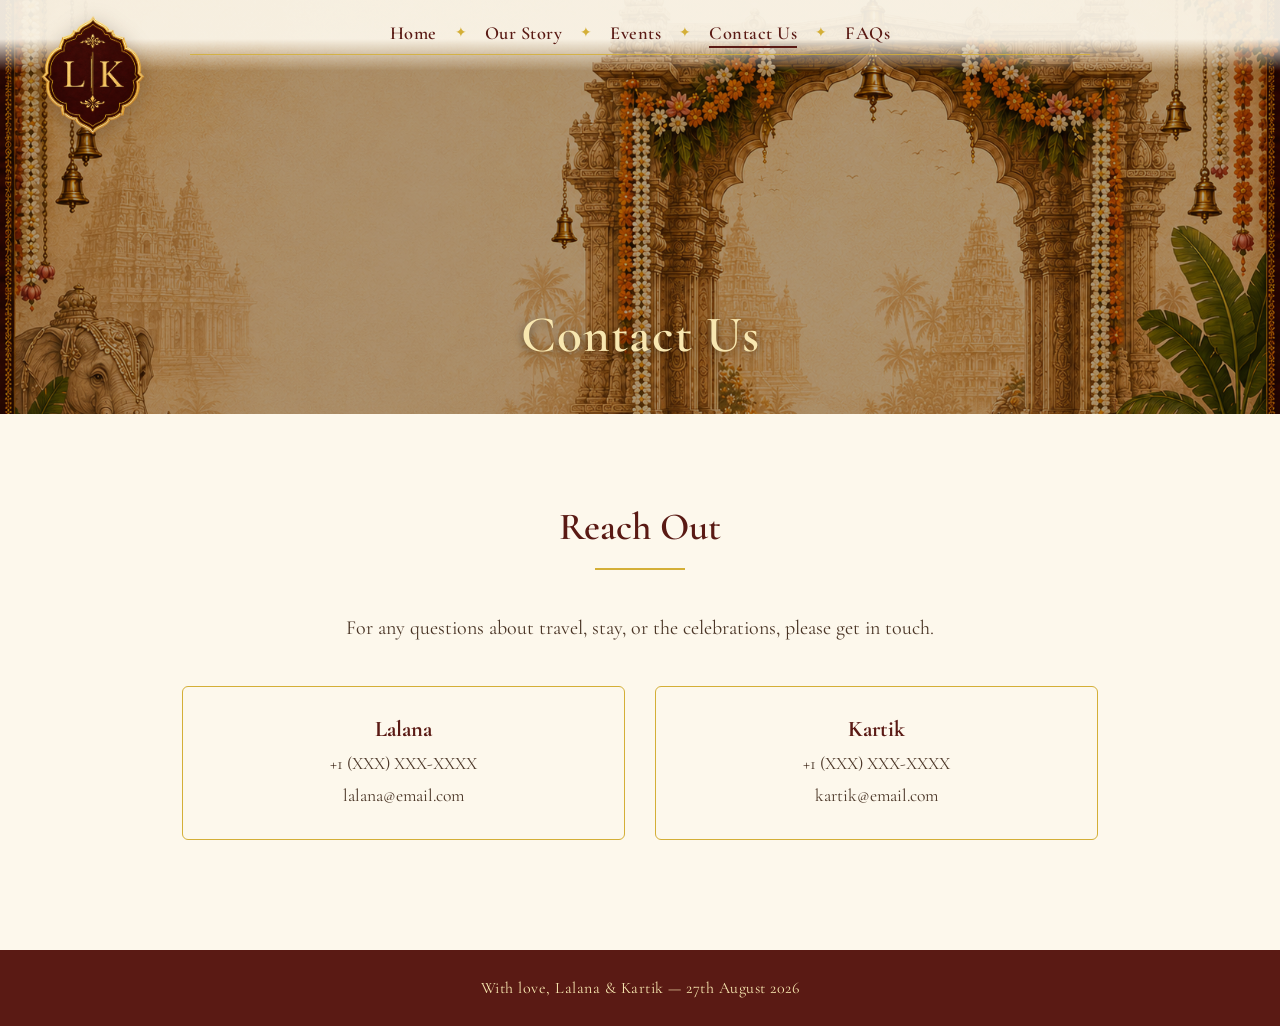
==== contact.html @ 05228c58 "Add files via upload" ====
<!DOCTYPE html>
<html lang="en">
<head>
  <meta charset="UTF-8"/>
  <meta name="viewport" content="width=device-width, initial-scale=1.0"/>
  <title>Contact Us | Lalana & Kartik</title>
  <link rel="preconnect" href="https://fonts.googleapis.com">
  <link rel="preconnect" href="https://fonts.gstatic.com" crossorigin>
  <link href="https://fonts.googleapis.com/css2?family=Cormorant+Garamond:wght@400;500;600;700&family=Cinzel+Decorative:wght@400;700&display=swap" rel="stylesheet">
  <link rel="stylesheet" href="styles.css"/>
</head>
<body>

<div class="site">

  <header class="site-nav">
    <div class="brand-monogram"><img src="emblem.png" alt="L K monogram"></div>
    <nav>
      <ul class="nav-links" id="navLinks">
        <li><a href="index.html#main">Home</a></li>
        <li class="sep">&#10022;</li>
        <li><a href="our-story.html">Our Story</a></li>
        <li class="sep">&#10022;</li>
        <li><a href="events.html">Events</a></li>
        <li class="sep">&#10022;</li>
        <li><a href="contact.html" class="active">Contact Us</a></li>
        <li class="sep">&#10022;</li>
        <li><a href="faqs.html">FAQs</a></li>
      </ul>
    </nav>
    <button class="nav-toggle" id="navToggle" aria-label="Toggle menu">
      <span></span><span></span><span></span>
    </button>
    <span class="nav-rule"></span>
  </header>

  <section class="page-hero subpage">
    <div class="subpage-title"><h1>Contact Us</h1></div>
  </section>

  <main class="content">
    <h2>Reach Out</h2>
    <div class="divider"></div>
    <p>For any questions about travel, stay, or the celebrations, please get in touch.</p>

    <div class="contact-grid">
      <div class="contact-card">
        <h3>Lalana</h3>
        <p>+1 (XXX) XXX-XXXX<br>lalana@email.com</p>
      </div>
      <div class="contact-card">
        <h3>Kartik</h3>
        <p>+1 (XXX) XXX-XXXX<br>kartik@email.com</p>
      </div>
    </div>
  </main>

  <footer class="site-footer">
    With love, Lalana &amp; Kartik &mdash; 27th August 2026
  </footer>
</div>

<script src="script.js"></script>
</body>
</html>
---- styles.css ----
* {
  margin: 0;
  padding: 0;
  box-sizing: border-box;
}

:root {
  --gold: #d4af37;
  --gold-light: #f4d06f;
  --gold-pale: #f8e7b0;
  --maroon: #5a1a14;
  --cream: #fdf8ec;
  --ink: #2a1810;
  --bronze: #9c5a1a;
}

html {
  scroll-behavior: smooth;
}

body {
  background: #000;
  font-family: 'Cormorant Garamond', serif;
  color: var(--ink);
}

a { text-decoration: none; color: inherit; }
ul { list-style: none; }

/* =========================================================
   SPLASH SCREEN
========================================================= */
.splash {
  position: fixed;
  inset: 0;
  z-index: 100;
  width: 100%;
  height: 100vh;
  overflow: hidden;
  transition: opacity 0.7s ease, visibility 0.7s ease;
}

.splash.hidden {
  opacity: 0;
  visibility: hidden;
  pointer-events: none;
}

/* Instantly hidden (no fade) when arriving via the Home nav link */
html.skip-splash .splash {
  display: none;
}

.bg-video {
  position: absolute;
  top: 50%;
  left: 50%;
  min-width: 100%;
  min-height: 100%;
  width: auto;
  height: auto;
  transform: translate(-50%, -50%);
  object-fit: cover;
}

.overlay {
  position: absolute;
  inset: 0;
  background: rgba(12, 7, 2, 0.42);
}

.splash-content {
  position: relative;
  width: 100%;
  height: 100%;
  z-index: 5;
  animation: fadeIn 1.8s ease;
}

@keyframes fadeIn {
  from { opacity: 0; transform: translateY(12px); }
  to { opacity: 1; transform: translateY(0); }
}

.mantra-wrapper {
  position: absolute;
  top: 4%;
  left: 50%;
  transform: translateX(-50%);
  z-index: 10;
}

.mantra-img { width: 160px; display: block; }

.royal-image-btn {
  position: absolute;
  bottom: 8%;
  left: 50%;
  transform: translateX(-50%);
  border: none;
  background: transparent;
  cursor: pointer;
  display: flex;
  justify-content: center;
  align-items: center;
  animation: pulseGlow 3s infinite;
}

.button-frame-img { width: 480px; display: block; }

.button-text {
  position: absolute;
  top: 46%;
  left: 50%;
  transform: translate(-50%, -50%);
  color: var(--gold-pale);
  font-size: 1.8rem;
  font-weight: 700;
  letter-spacing: 1px;
  white-space: nowrap;
}

.royal-image-btn:hover {
  transform: translateX(-50%) scale(1.03);
  filter: drop-shadow(0 0 18px rgba(244, 208, 111, 0.5));
}

@keyframes pulseGlow {
  0%, 100% { filter: drop-shadow(0 0 0 rgba(244,208,111,0)); }
  50% { filter: drop-shadow(0 0 16px rgba(244,208,111,0.35)); }
}

.sound-prompt {
  position: absolute;
  bottom: 24px;
  right: 24px;
  z-index: 20;
  background: rgba(90, 26, 20, 0.85);
  border: 1px solid var(--gold);
  color: var(--gold-pale);
  padding: 10px 18px;
  border-radius: 30px;
  font-size: 1rem;
  letter-spacing: 0.5px;
  cursor: pointer;
  transition: opacity 0.3s ease;
}

/* =========================================================
   WELCOME / MAIN SITE
========================================================= */
.site {
  width: 100%;
  background: var(--cream);
}

/* NAV */
.site-nav {
  position: fixed;
  top: 0;
  left: 0;
  right: 0;
  z-index: 50;
  display: flex;
  flex-direction: column;
  align-items: center;
  padding: 22px 36px 16px;
  background: linear-gradient(to bottom, rgba(253,248,236,0.92) 55%, rgba(253,248,236,0));
}

.brand-monogram {
  position: absolute;
  top: 10px;
  left: 28px;
  width: 130px;
  height: 130px;
  z-index: 51;
  display: block;
}

.brand-monogram img {
  width: 100%;
  height: 100%;
  object-fit: contain;
  display: block;
  filter: drop-shadow(0 4px 10px rgba(40,18,10,0.25));
}

.nav-links {
  display: flex;
  align-items: center;
  gap: 18px;
}

.nav-links a {
  color: var(--maroon);
  font-size: 1.15rem;
  letter-spacing: 0.5px;
  font-weight: 600;
  position: relative;
  padding-bottom: 4px;
  transition: color 0.25s ease;
}

.nav-links .sep {
  color: var(--gold);
  font-size: 0.85rem;
  transform: translateY(-1px);
}

.nav-links a::after {
  content: "";
  position: absolute;
  left: 0; right: 0; bottom: 0;
  height: 2px;
  background: var(--maroon);
  transform: scaleX(0);
  transform-origin: center;
  transition: transform 0.3s ease;
}

.nav-links a:hover::after,
.nav-links a.active::after {
  transform: scaleX(1);
}

.nav-links a.active { color: var(--maroon); }

.nav-rule {
  position: relative;
  display: block;
  width: 100%;
  max-width: 900px;
  margin: 10px auto 0;
  height: 1px;
  background: var(--gold);
  opacity: 0.85;
}

.nav-rule img {
  position: absolute;
  top: 50%;
  left: 50%;
  transform: translate(-50%, -50%);
  width: 34px;
  height: 34px;
  display: block;
}

.nav-toggle {
  display: none;
  flex-direction: column;
  gap: 5px;
  background: none;
  border: none;
  cursor: pointer;
  z-index: 60;
  position: absolute;
  top: 32px;
  right: 24px;
}

.nav-toggle span {
  width: 28px;
  height: 2px;
  background: var(--maroon);
  display: block;
}

/* HERO / WELCOME BANNER — built from real, responsive HTML (no baked-in text) */
.welcome-hero {
  position: relative;
  width: 100%;
  height: 100vh;
  min-height: 680px;
  background-image: url('arch_background.png');
  background-size: cover;
  background-position: center center;
  padding: 142px 0 20px;
  display: flex;
  align-items: center;
  overflow: hidden;
}

.welcome-hero-inner {
  position: relative;
  max-width: 1320px;
  width: 100%;
  margin: 0 auto;
  height: 100%;
  display: flex;
  align-items: center;
}

.welcome-text {
  position: relative;
  max-width: 460px;
  padding-left: 16%;
  color: var(--maroon);
  text-align: center;
}

.welcome-text .eyebrow {
  display: none;
}

.welcome-text h1 {
  font-size: 2.7rem;
  font-weight: 600;
  line-height: 1.05;
  text-align: center;
}

.welcome-text h1 small {
  display: block;
  font-size: 1.05rem;
  letter-spacing: 2px;
  font-weight: 500;
  margin-top: 4px;
  color: var(--ink);
  text-align: center;
}

/* ORNAMENTAL DIVIDERS (image-based) */
.ornament {
  display: flex;
  align-items: center;
  justify-content: center;
  margin: 4px 0;
}

.ornament img {
  display: block;
  height: auto;
}

.ornament.cap img { width: 150px; }
.ornament.sub img { width: 160px; }
.ornament.mid img { width: 190px; }
.ornament.pre-name img { width: 140px; }
.ornament.post-name img { width: 160px; }
.ornament.post-date img { width: 130px; }

.welcome-text .blessing {
  margin: 0 0 2px;
  font-family: 'Cormorant Garamond', serif;
  font-size: 1.05rem;
  line-height: 1.38;
  color: #3b160d;
  text-align: center;
}

.welcome-names {
  font-size: 1.9rem;
  font-weight: 600;
  margin-top: 4px;
  color: var(--maroon);
  text-align: center;
}

.welcome-date {
  margin-top: 4px;
  font-family: 'Cinzel Decorative', serif;
  font-size: 1.3rem;
  font-weight: 700;
  letter-spacing: 1.5px;
  color: #4a160f;
  text-transform: uppercase;
  text-align: center;
}

.welcome-image {
  position: absolute;
  left: 70%;
  bottom: 0;
  transform: translateX(-50%);
  display: flex;
  justify-content: center;
}

.welcome-image img {
  width: auto;
  height: 58vh;
  max-height: 420px;
  max-width: 230px;
  display: block;
  object-fit: contain;
  filter: drop-shadow(0 12px 18px rgba(40, 18, 10, 0.3));
}

/* SUBPAGE HERO (Our Story / Events / Contact / FAQs) */
.page-hero {
  position: relative;
  width: 100%;
  min-height: 100vh;
  background-image: url('arch_background.png');
  background-size: cover;
  background-position: center top;
  display: flex;
  align-items: flex-end;
}

.page-hero.subpage {
  min-height: 46vh;
  background-position: center 30%;
}

.page-hero.subpage::after {
  content: "";
  position: absolute;
  inset: 0;
  background: rgba(20, 8, 5, 0.35);
}

.subpage-title {
  position: relative;
  z-index: 2;
  width: 100%;
  text-align: center;
  padding-bottom: 48px;
  color: var(--gold-pale);
}

.subpage-title h1 {
  font-size: 3.2rem;
  font-weight: 600;
  letter-spacing: 1px;
  text-shadow: 0 2px 10px rgba(0,0,0,0.5);
}

.subpage-script {
  font-family: 'Great Vibes', cursive;
  font-size: 1.9rem;
  color: var(--gold-light);
  margin-top: 6px;
  text-shadow: 0 2px 10px rgba(0,0,0,0.5);
}

/* CONTENT SECTIONS */
.content {
  max-width: 980px;
  margin: 0 auto;
  padding: 90px 32px 110px;
}

.content h2 {
  font-size: 2.4rem;
  color: var(--maroon);
  text-align: center;
  margin-bottom: 8px;
  font-weight: 600;
}

.divider {
  width: 90px;
  height: 2px;
  background: var(--gold);
  margin: 18px auto 40px;
}

.content p {
  font-size: 1.25rem;
  line-height: 1.8;
  text-align: center;
  color: #4a3526;
  max-width: 720px;
  margin: 0 auto 28px;
}

/* EVENTS — BAPU STYLE, THREE CHAPTERS */
.events-hero .subpage-telugu {
  font-family: 'Noto Serif Telugu', serif;
  font-size: 1.8rem;
  color: var(--gold-light);
  margin-top: 8px;
  text-shadow: 0 2px 10px rgba(0,0,0,0.5);
}

.events-page {
  max-width: 1180px;
  margin: 0 auto;
  padding: 70px 32px 110px;
  background: var(--cream);
}

.events-intro {
  text-align: center;
  font-size: 1.22rem;
  line-height: 1.75;
  color: #4a3526;
  max-width: 680px;
  margin: 0 auto 64px;
}

.event-chapter {
  margin-bottom: 86px;
}

.event-chapter:last-child {
  margin-bottom: 20px;
}

.chapter-heading {
  text-align: center;
  margin-bottom: 38px;
}

.chapter-telugu {
  font-family: 'Noto Serif Telugu', serif;
  font-weight: 600;
  font-size: 1.5rem;
  color: var(--bronze);
  margin-bottom: 2px;
}

.chapter-heading h2 {
  font-size: clamp(1.9rem, 3vw, 2.6rem);
  font-weight: 600;
  color: var(--maroon);
}

.chapter-groom .chapter-telugu { color: #8a6314; }
.chapter-combined .chapter-telugu { color: var(--maroon); }

.chapter-rule {
  display: flex;
  justify-content: center;
  margin-top: 12px;
}

.chapter-rule img {
  width: 170px;
  height: auto;
}

.event-cards {
  display: grid;
  grid-template-columns: repeat(3, 1fr);
  gap: 32px;
}

.event-card-v2 {
  background: #fffaf0;
  border: 1px solid rgba(212, 175, 55, 0.35);
  border-radius: 20px;
  overflow: hidden;
  box-shadow: 0 16px 36px rgba(56, 18, 9, 0.1);
  display: flex;
  flex-direction: column;
}

.event-card-v2.featured {
  border: 1px solid rgba(212, 175, 55, 0.7);
  box-shadow: 0 20px 46px rgba(56, 18, 9, 0.18);
}

.event-art {
  width: 100%;
  aspect-ratio: 4 / 5;
  background: #f3ead4;
  border-bottom: 1px solid rgba(212, 175, 55, 0.35);
}

.event-art img {
  width: 100%;
  height: 100%;
  object-fit: cover;
  display: block;
}

.event-info {
  padding: 22px 24px 26px;
  flex: 1;
  display: flex;
  flex-direction: column;
}

.event-card-v2.no-art .event-info {
  padding-top: 30px;
  text-align: center;
}

.event-telugu {
  font-family: 'Noto Serif Telugu', serif;
  font-weight: 600;
  font-size: 1.15rem;
  color: var(--bronze);
  margin-bottom: 2px;
}

.event-card-v2 h3 {
  font-size: 1.7rem;
  font-weight: 600;
  color: var(--maroon);
  margin-bottom: 6px;
}

.event-meta {
  font-size: 0.92rem;
  letter-spacing: 0.4px;
  color: var(--gold);
  margin-bottom: 12px;
}

.event-desc {
  font-size: 1.02rem;
  line-height: 1.6;
  color: #4a3526;
  margin-bottom: 16px;
  flex: 1;
}

.map-link {
  display: inline-flex;
  align-items: center;
  gap: 6px;
  align-self: flex-start;
  font-family: 'Cinzel', serif;
  font-size: 0.8rem;
  letter-spacing: 0.08em;
  text-transform: uppercase;
  color: var(--maroon);
  border: 1px solid var(--gold);
  border-radius: 999px;
  padding: 7px 14px;
  transition: background 0.25s ease, color 0.25s ease;
}

.event-card-v2.no-art .map-link {
  align-self: center;
}

.map-link:hover {
  background: var(--maroon);
  color: var(--gold-pale);
}

/* FAQ */
.faq-item {
  border-bottom: 1px solid #e3d6b8;
  padding: 22px 0;
}

.faq-item h3 {
  color: var(--maroon);
  font-size: 1.3rem;
  margin-bottom: 8px;
}

.faq-item p {
  text-align: left;
  margin: 0;
  font-size: 1.1rem;
}

/* CONTACT */
.contact-grid {
  display: grid;
  grid-template-columns: 1fr 1fr;
  gap: 30px;
  margin-top: 40px;
}

.contact-card {
  text-align: center;
  padding: 28px;
  border: 1px solid var(--gold);
  border-radius: 6px;
}

.contact-card h3 { color: var(--maroon); margin-bottom: 6px; font-size: 1.4rem; }
.contact-card p { margin: 0; font-size: 1.1rem; }

/* =========================================================
   OUR STORY PAGE
========================================================= */
.story {
  background: var(--cream);
  background-image:
    linear-gradient(rgba(253, 248, 236, 0.94), rgba(253, 248, 236, 0.97)),
    url('arch_background.png');
  background-size: cover;
  background-position: center top;
  background-attachment: fixed;
  padding-top: 140px;
  overflow: hidden;
}

.story-block {
  width: min(1180px, calc(100% - 48px));
  margin: 0 auto;
  padding: 56px 0;
}

.story-grid {
  display: grid;
  grid-template-columns: minmax(280px, 460px) minmax(320px, 1fr);
  gap: clamp(32px, 5vw, 76px);
  align-items: center;
}

.story-block.split {
  display: grid;
  grid-template-columns: minmax(300px, 1fr) minmax(320px, 460px);
  gap: clamp(32px, 5vw, 76px);
  align-items: center;
}

.story-block.split.reverse {
  grid-template-columns: minmax(320px, 460px) minmax(300px, 1fr);
}

.story-block.split.reverse .story-photo { order: 1; }
.story-block.split.reverse .story-copy { order: 2; }

.story-copy {
  background: rgba(255, 246, 224, 0.82);
  border: 1px solid rgba(212, 175, 55, 0.45);
  border-radius: 26px;
  padding: clamp(28px, 4vw, 48px);
  box-shadow: 0 20px 50px rgba(56, 18, 9, 0.14);
}

.story-copy .eyebrow {
  font-family: 'Cinzel', serif;
  color: var(--bronze);
  font-weight: 600;
  font-size: 1.15rem;
  letter-spacing: 0.24em;
  text-transform: uppercase;
  margin-bottom: 12px;
}

.story-copy h1 {
  font-size: clamp(2.8rem, 4.6vw, 4rem);
  font-weight: 600;
  line-height: 1.12;
  color: var(--maroon);
  margin-bottom: 18px;
}

.script-name {
  font-family: 'Great Vibes', cursive;
  font-size: clamp(3.8rem, 7vw, 6rem);
  font-weight: 400;
  color: var(--maroon);
  line-height: 1;
  margin-bottom: 18px;
}

.story-divider {
  display: flex;
  margin: 0 0 22px;
}

.story-divider img {
  width: 170px;
  height: auto;
  display: block;
}

.story-copy p {
  font-size: 1.18rem;
  line-height: 1.75;
  color: #4a3526;
  margin-bottom: 16px;
  max-width: 100%;
}

.story-block.split .story-copy p,
.story-block.intro .story-copy p {
  max-width: 100%;
}

.photo-frame {
  position: relative;
  padding: 10px;
  border-radius: 18px;
  background: linear-gradient(135deg, var(--gold-light), var(--gold), var(--maroon));
  box-shadow: 0 22px 50px rgba(56, 18, 9, 0.25);
}

.photo-frame::before {
  content: "";
  position: absolute;
  inset: 18px;
  border: 1px solid rgba(255, 240, 210, 0.55);
  border-radius: 10px;
  pointer-events: none;
  z-index: 2;
}

.photo-frame img {
  width: 100%;
  height: 100%;
  display: block;
  object-fit: cover;
  border-radius: 10px;
}

.photo-frame.portrait {
  aspect-ratio: 3 / 4;
}

.photo-frame.wide {
  aspect-ratio: 16 / 10;
}

.section-ornament {
  display: flex;
  justify-content: center;
  margin: 6px auto 6px;
}

.section-ornament img {
  width: 220px;
  height: auto;
  opacity: 0.9;
}

/* FINALE */
.story-block.finale {
  text-align: center;
  padding-top: 30px;
  padding-bottom: 90px;
}

.finale-photo {
  max-width: 760px;
  margin: 0 auto 40px;
}

.finale-copy {
  max-width: 760px;
  margin: 0 auto;
  background: rgba(255, 246, 224, 0.82);
  border: 1px solid rgba(212, 175, 55, 0.45);
  border-radius: 26px;
  padding: clamp(32px, 5vw, 56px);
  box-shadow: 0 20px 50px rgba(56, 18, 9, 0.14);
}

.finale-copy .eyebrow {
  font-family: 'Cinzel', serif;
  color: var(--bronze);
  font-weight: 600;
  font-size: 1.15rem;
  letter-spacing: 0.24em;
  text-transform: uppercase;
  margin-bottom: 12px;
}

.finale-copy h2 {
  font-size: clamp(2.8rem, 5.5vw, 4.2rem);
  font-weight: 600;
  color: var(--maroon);
  margin-bottom: 22px;
}

.finale-copy p {
  font-size: 1.18rem;
  line-height: 1.75;
  color: #4a3526;
  margin-bottom: 16px;
}

.closing-line {
  font-family: 'Great Vibes', cursive;
  font-size: clamp(2.2rem, 4vw, 3rem) !important;
  line-height: 1.3 !important;
  color: var(--maroon);
  margin-top: 26px !important;
}

/* SCROLL REVEAL */
.reveal {
  opacity: 0;
  transform: translateY(40px);
  transition: opacity 900ms ease, transform 900ms ease;
}

.reveal.visible {
  opacity: 1;
  transform: translateY(0);
}

/* FOOTER */
.site-footer {
  background: var(--maroon);
  color: var(--gold-pale);
  text-align: center;
  padding: 28px;
  font-size: 1rem;
  letter-spacing: 0.5px;
}

/* =========================================================
   MOBILE
========================================================= */
@media (max-width: 768px) {
  .mantra-img { width: 110px; }
  .button-frame-img { width: 320px; }
  .button-text { font-size: 1.2rem; }
  .sound-prompt { font-size: 0.85rem; padding: 8px 16px; bottom: 16px; right: 16px; }

  .site-nav { padding: 16px 18px; justify-content: flex-end; }
  .brand-monogram { width: 84px; height: 84px; top: 8px; left: 14px; }

  .nav-toggle { display: flex; top: 22px; right: 18px; }

  .nav-links {
    position: fixed;
    top: 0;
    right: -100%;
    height: 100vh;
    width: 70%;
    background: rgba(20, 8, 5, 0.96);
    flex-direction: column;
    align-items: center;
    justify-content: center;
    gap: 28px;
    transition: right 0.35s ease;
  }

  .nav-links.open { right: 0; }
  .nav-links a { color: var(--gold-pale); }
  .nav-links a.active { color: var(--gold-light); }
  .nav-links a::after { background: var(--gold); }
  .nav-links .sep { display: none; }

  .page-hero { min-height: 78vh; background-position: center top; }
  .page-hero.subpage { min-height: 34vh; }
  .subpage-title h1 { font-size: 2.1rem; }

  .welcome-hero {
    height: auto;
    min-height: 100vh;
    padding: 150px 6vw 60px;
    overflow: visible;
    background-image: none;
    position: relative;
    isolation: isolate;
  }

  /* Background lives on a viewport-fixed layer so it never stretches/zooms
     as the stacked mobile content grows taller than one screen. */
  .welcome-hero::before {
    content: "";
    position: fixed;
    inset: 0;
    z-index: -1;
    background-image: url('arch_background.png');
    background-size: cover;
    background-position: center 18%;
    background-color: #f3e3bd;
  }

  .welcome-hero-inner {
    position: relative;
    z-index: 1;
    display: flex;
    flex-direction: column;
    align-items: center;
    gap: 18px;
    height: auto;
    min-height: auto;
  }
  .welcome-text {
    position: static;
    max-width: 100%;
    padding: 24px 18px;
    text-align: center;
    background: rgba(255, 250, 235, 0.9);
    border: 1px solid rgba(212, 175, 55, 0.45);
    border-radius: 22px;
    box-shadow: 0 14px 34px rgba(56, 18, 9, 0.2);
  }
  .welcome-text h1,
  .welcome-text h1 small { text-align: center; }
  .welcome-text .blessing { font-size: 1.05rem; max-width: 100%; margin: 0 auto 4px; }
  .welcome-text h1 { font-size: 2.5rem; }
  .welcome-text h1 small { font-size: 1.1rem; }
  .welcome-names { font-size: 1.9rem; }
  .welcome-date { font-size: 1.15rem; font-weight: 700; }
  .welcome-image {
    position: static;
    left: auto;
    bottom: auto;
    transform: none;
    order: -1;
  }
  .welcome-image img {
    height: auto;
    max-width: 190px;
    max-height: none;
    background: #fffaf0;
    padding: 10px;
    border: 1px solid rgba(212, 175, 55, 0.55);
    border-radius: 16px;
    box-shadow: 0 14px 30px rgba(56, 18, 9, 0.28);
  }

  .ornament.cap img { width: 140px; }
  .ornament.sub img { width: 150px; }
  .ornament.mid img { width: 170px; }
  .ornament.pre-name img { width: 140px; }
  .ornament.post-name img { width: 160px; }
  .ornament.post-date img { width: 120px; }

  .content { padding: 60px 22px 70px; }
  .content h2 { font-size: 1.9rem; }
  .content p { font-size: 1.1rem; }

  .contact-grid { grid-template-columns: 1fr; }

  .subpage-script { font-size: 1.4rem; }
  .events-hero .subpage-telugu { font-size: 1.4rem; }

  .events-page { padding: 50px 20px 80px; }
  .events-intro { font-size: 1.05rem; margin-bottom: 44px; }

  .event-chapter { margin-bottom: 56px; }
  .chapter-telugu { font-size: 1.25rem; }
  .chapter-rule img { width: 130px; }

  .event-cards {
    grid-template-columns: 1fr;
    gap: 24px;
  }

  .event-art { aspect-ratio: 16 / 11; }
  .event-card-v2 h3 { font-size: 1.5rem; }
  .event-desc { font-size: 1rem; }

  .story { padding-top: 130px; background-attachment: scroll; }

  .story-block { padding: 38px 0; width: calc(100% - 36px); }

  .story-grid,
  .story-block.split,
  .story-block.split.reverse {
    grid-template-columns: 1fr;
    gap: 26px;
    text-align: center;
  }

  .story-block.split.reverse .story-photo,
  .story-block.split .story-photo { order: -1; }

  .story-copy,
  .finale-copy {
    padding: 26px 22px;
    border-radius: 20px;
  }

  .story-copy .eyebrow,
  .finale-copy .eyebrow { font-size: 1rem; }

  .story-copy p,
  .story-block.split .story-copy p,
  .story-block.intro .story-copy p {
    max-width: 100%;
    font-size: 1.05rem;
  }

  .story-copy h1 { text-align: center; font-size: 2.6rem; }
  .story-divider { justify-content: center; }
  .story-divider img { width: 130px; }
  .script-name { font-size: 3.4rem; }

  .photo-frame.portrait { max-width: 320px; margin: 0 auto; }
  .photo-frame.wide { aspect-ratio: 4 / 3; }

  .section-ornament img { width: 160px; }

  .finale-copy h2 { font-size: 2.4rem; }
  .finale-copy p { font-size: 1.05rem; }
  .closing-line { font-size: 2rem !important; }
}

/* =========================================================
   EVENTS PAGE UPDATE — STRONGER META + GRAND WEDDING FEATURE
========================================================= */
.event-meta {
  display: inline-flex;
  align-items: center;
  align-self: flex-start;
  background: #f2dfb1;
  border: 1px solid rgba(126, 81, 20, 0.22);
  border-left: 4px solid #8b5a18;
  color: #6b4213;
  font-size: 0.98rem;
  font-weight: 700;
  letter-spacing: 0.02em;
  padding: 8px 12px;
  border-radius: 10px;
  margin-bottom: 14px;
  box-shadow: 0 5px 14px rgba(87, 48, 15, 0.08);
}

.chapter-combined .combined-layout {
  grid-template-columns: repeat(2, minmax(0, 1fr));
  gap: 30px;
}

.wedding-feature {
  grid-column: 1 / -1;
  background: linear-gradient(180deg, #fffaf0 0%, #fff2d7 100%);
  border: 1px solid rgba(212, 175, 55, 0.6);
  border-radius: 28px;
  box-shadow: 0 22px 52px rgba(56, 18, 9, 0.16);
  overflow: hidden;
  padding: 34px 34px 36px;
  position: relative;
}

.wedding-feature::before,
.wedding-feature::after {
  content: "✦";
  position: absolute;
  top: 22px;
  color: rgba(156, 90, 26, 0.18);
  font-size: 2rem;
  font-family: 'Cinzel Decorative', serif;
}

.wedding-feature::before { left: 22px; }
.wedding-feature::after { right: 22px; }

.wedding-feature-top {
  text-align: center;
  max-width: 920px;
  margin: 0 auto 28px;
}

.wedding-kicker {
  font-family: 'Noto Serif Telugu', serif;
  color: #9c5a1a;
  font-size: 1.02rem;
  font-weight: 600;
  letter-spacing: 0.04em;
  margin-bottom: 10px;
}

.wedding-english-title {
  font-family: 'Great Vibes', cursive;
  font-size: clamp(3.5rem, 6vw, 5.2rem);
  line-height: 1;
  color: #7d2117;
  font-weight: 400;
  margin-bottom: 8px;
}

.wedding-english-title span {
  color: #d4af37;
  margin: 0 10px;
}

.wedding-telugu-title {
  font-family: 'Noto Serif Telugu', serif;
  font-size: clamp(1.45rem, 3vw, 2rem);
  color: #6d2b1d;
  margin-bottom: 12px;
}

.wedding-subtitle {
  font-size: 1.18rem;
  line-height: 1.7;
  color: #5b3d22;
}

.wedding-family-grid {
  display: grid;
  grid-template-columns: repeat(2, minmax(0, 1fr));
  gap: 24px;
  margin-bottom: 24px;
}

.family-panel {
  background: rgba(255, 249, 236, 0.92);
  border: 1px solid rgba(212, 175, 55, 0.35);
  border-radius: 20px;
  padding: 24px 24px 22px;
  box-shadow: inset 0 0 0 1px rgba(255,255,255,0.4);
}

.family-label {
  font-family: 'Cinzel', serif;
  font-size: 0.88rem;
  letter-spacing: 0.16em;
  text-transform: uppercase;
  color: #9c5a1a;
  margin-bottom: 8px;
}

.family-panel h4 {
  font-size: 2rem;
  color: var(--maroon);
  margin-bottom: 10px;
}

.family-detail {
  font-size: 1.05rem;
  line-height: 1.7;
  color: #4f3624;
  margin-bottom: 10px;
}

.telugu-text {
  font-family: 'Noto Serif Telugu', serif;
  color: #704520;
}

.wedding-meta-panel {
  display: grid;
  grid-template-columns: repeat(4, minmax(0, 1fr));
  gap: 14px;
  margin: 6px 0 30px;
}

.wedding-meta-chip {
  background: linear-gradient(180deg, #f9e7bf 0%, #f1d38f 100%);
  border: 1px solid rgba(125, 76, 18, 0.25);
  border-radius: 16px;
  padding: 14px 16px;
  text-align: center;
  color: #5f3612;
}

.wedding-meta-chip.highlight {
  background: linear-gradient(180deg, #7f2018 0%, #5b160f 100%);
  color: #fff5de;
  border-color: rgba(255, 217, 122, 0.25);
}

.lunch-chip {
  background: linear-gradient(180deg, #ffe9cd 0%, #f6dbab 100%);
}

.meta-chip-label {
  display: block;
  font-family: 'Cinzel', serif;
  font-size: 0.72rem;
  letter-spacing: 0.14em;
  text-transform: uppercase;
  margin-bottom: 6px;
  opacity: 0.85;
}

.wedding-meta-chip strong {
  font-size: 1.12rem;
  line-height: 1.3;
}

.wedding-ritual-gallery {
  display: grid;
  grid-template-columns: repeat(3, minmax(0, 1fr));
  gap: 22px;
  margin-bottom: 22px;
}

.ritual-card {
  background: rgba(255, 251, 242, 0.95);
  border: 1px solid rgba(212, 175, 55, 0.28);
  border-radius: 22px;
  overflow: hidden;
  box-shadow: 0 12px 28px rgba(56, 18, 9, 0.1);
}

.ritual-image {
  aspect-ratio: 4 / 3;
  background: #f1e0b6;
}

.ritual-image img {
  width: 100%;
  height: 100%;
  display: block;
  object-fit: cover;
}

.ritual-copy {
  padding: 18px 18px 20px;
}

.ritual-telugu {
  font-family: 'Noto Serif Telugu', serif;
  font-size: 1rem;
  color: #9c5a1a;
  margin-bottom: 4px;
}

.ritual-copy h4 {
  font-size: 1.45rem;
  color: var(--maroon);
  margin-bottom: 8px;
}

.ritual-copy p {
  font-size: 1rem;
  line-height: 1.65;
  color: #4f3624;
}

.wedding-bottom-note {
  text-align: center;
  font-size: 1.12rem;
  line-height: 1.75;
  color: #5b3a20;
  max-width: 820px;
  margin: 0 auto 18px;
}

.wedding-action-row {
  display: flex;
  justify-content: center;
}

.wedding-map-link {
  align-self: center;
  font-size: 0.86rem;
  background: #fff6df;
}

@media (max-width: 900px) {
  .chapter-combined .combined-layout,
  .wedding-family-grid,
  .wedding-meta-panel,
  .wedding-ritual-gallery {
    grid-template-columns: 1fr 1fr;
  }

  .wedding-meta-chip:last-child {
    grid-column: 1 / -1;
  }
}

@media (max-width: 640px) {
  .wedding-feature {
    padding: 24px 18px 26px;
    border-radius: 22px;
  }

  .chapter-combined .combined-layout,
  .wedding-family-grid,
  .wedding-meta-panel,
  .wedding-ritual-gallery {
    grid-template-columns: 1fr;
  }

  .event-meta {
    font-size: 0.92rem;
    width: 100%;
    justify-content: center;
    text-align: center;
  }

  .family-panel h4 {
    font-size: 1.65rem;
  }

  .wedding-english-title {
    font-size: 3rem;
  }

  .wedding-subtitle,
  .wedding-bottom-note,
  .family-detail,
  .ritual-copy p {
    font-size: 1rem;
  }
}
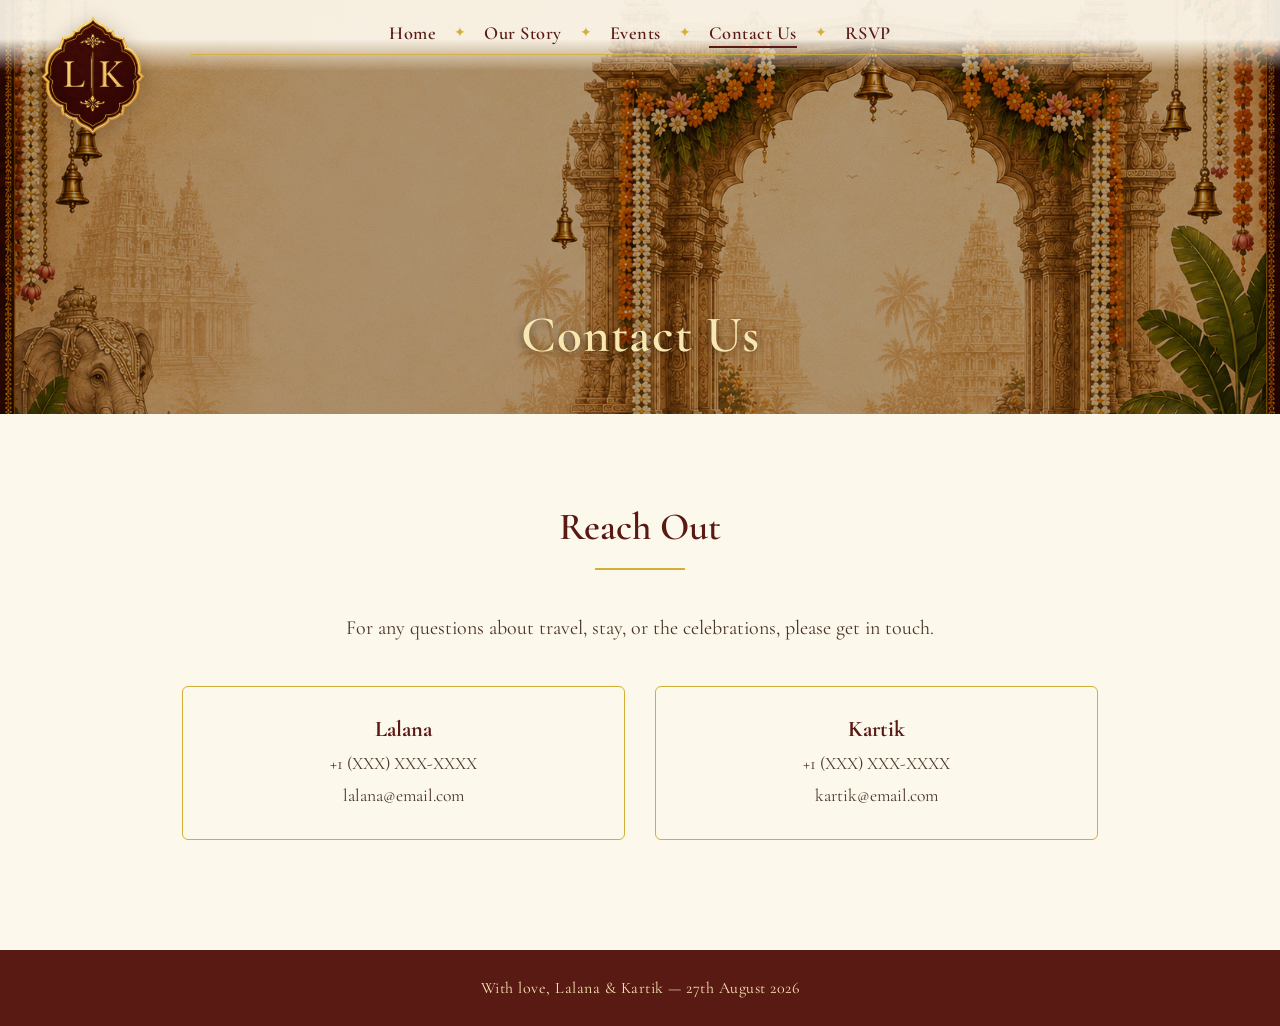
==== commit 49aadf13: "Add files via upload" ====
--- a/contact.html
+++ b/contact.html
@@ -25,7 +25,7 @@
         <li class="sep">&#10022;</li>
         <li><a href="contact.html" class="active">Contact Us</a></li>
         <li class="sep">&#10022;</li>
-        <li><a href="faqs.html">FAQs</a></li>
+        <li><a href="rsvp.html">RSVP</a></li>
       </ul>
     </nav>
     <button class="nav-toggle" id="navToggle" aria-label="Toggle menu">
@@ -33,6 +33,8 @@
     </button>
     <span class="nav-rule"></span>
   </header>
+
+  <div id="page-content">
 
   <section class="page-hero subpage">
     <div class="subpage-title"><h1>Contact Us</h1></div>
@@ -55,6 +57,8 @@
     </div>
   </main>
 
+  </div>
+
   <footer class="site-footer">
     With love, Lalana &amp; Kartik &mdash; 27th August 2026
   </footer>
--- a/styles.css
+++ b/styles.css
@@ -49,6 +49,95 @@
 /* Instantly hidden (no fade) when arriving via the Home nav link */
 html.skip-splash .splash {
   display: none;
+}
+
+/* SOUND PERMISSION MODAL */
+.sound-modal {
+  position: fixed;
+  inset: 0;
+  z-index: 200;
+  display: flex;
+  align-items: center;
+  justify-content: center;
+  padding: 20px;
+  background: rgba(10, 5, 2, 0.75);
+  backdrop-filter: blur(6px);
+  -webkit-backdrop-filter: blur(6px);
+  transition: opacity 0.4s ease;
+}
+
+.sound-modal.hidden {
+  opacity: 0;
+  pointer-events: none;
+}
+
+.sound-modal-box {
+  background: linear-gradient(160deg, #2e0e08, #5a1a14);
+  border: 1px solid var(--gold);
+  border-radius: 24px;
+  padding: 42px 36px;
+  max-width: 380px;
+  width: 100%;
+  text-align: center;
+  box-shadow: 0 28px 60px rgba(0,0,0,0.5);
+  animation: modalPop 0.45s cubic-bezier(0.34,1.56,0.64,1);
+}
+
+@keyframes modalPop {
+  from { opacity: 0; transform: scale(0.82); }
+  to   { opacity: 1; transform: scale(1); }
+}
+
+.sound-modal-icon {
+  font-size: 2.4rem;
+  margin-bottom: 14px;
+}
+
+.sound-modal-box h2 {
+  font-family: 'Cinzel Decorative', serif;
+  font-size: 1.15rem;
+  color: var(--gold-pale);
+  letter-spacing: 0.04em;
+  margin-bottom: 8px;
+}
+
+.sound-modal-box p {
+  font-size: 1rem;
+  color: rgba(255, 240, 210, 0.75);
+  margin-bottom: 28px;
+  line-height: 1.55;
+}
+
+.sound-modal-btns {
+  display: flex;
+  gap: 14px;
+  justify-content: center;
+}
+
+.sound-btn {
+  flex: 1;
+  padding: 13px 0;
+  border-radius: 999px;
+  font-family: 'Cinzel', serif;
+  font-size: 0.9rem;
+  letter-spacing: 0.08em;
+  text-transform: uppercase;
+  cursor: pointer;
+  border: none;
+  transition: transform 0.2s, box-shadow 0.2s;
+}
+.sound-btn:hover { transform: translateY(-2px); }
+
+.sound-btn-yes {
+  background: var(--gold);
+  color: var(--maroon);
+  box-shadow: 0 6px 20px rgba(212,175,55,0.35);
+}
+
+.sound-btn-no {
+  background: transparent;
+  color: var(--gold-pale);
+  border: 1px solid rgba(248,231,176,0.4);
 }
 
 .bg-video {
@@ -267,6 +356,12 @@
   display: block;
 }
 
+/* Mobile single-scroll container — hidden entirely on desktop;
+   shown and populated via JS only within the mobile breakpoint. */
+.mobile-only {
+  display: none;
+}
+
 /* HERO / WELCOME BANNER — built from real, responsive HTML (no baked-in text) */
 .welcome-hero {
   position: relative;
@@ -884,6 +979,223 @@
   transform: translateY(0);
 }
 
+/* =========================================================
+   RSVP PAGE
+========================================================= */
+.rsvp-page {
+  max-width: 780px;
+  margin: 0 auto;
+  padding: 70px 32px 110px;
+}
+
+.rsvp-intro {
+  text-align: center;
+  margin-bottom: 44px;
+}
+
+.rsvp-intro p {
+  font-size: 1.18rem;
+  line-height: 1.7;
+  color: #4a3526;
+  max-width: 560px;
+  margin: 18px auto 0;
+}
+
+.rsvp-container {
+  background: rgba(255, 246, 224, 0.9);
+  border: 1px solid rgba(212, 175, 55, 0.4);
+  border-radius: 28px;
+  padding: clamp(28px, 5vw, 52px);
+  box-shadow: 0 20px 50px rgba(56, 18, 9, 0.12);
+}
+
+.rsvp-form {
+  display: flex;
+  flex-direction: column;
+  gap: 30px;
+}
+
+.rsvp-field {
+  display: flex;
+  flex-direction: column;
+  gap: 10px;
+}
+
+.rsvp-field label {
+  font-family: 'Cinzel', serif;
+  font-size: 0.9rem;
+  letter-spacing: 0.15em;
+  text-transform: uppercase;
+  color: var(--bronze);
+  font-weight: 600;
+}
+
+.optional {
+  font-family: 'Cormorant Garamond', serif;
+  font-size: 1rem;
+  letter-spacing: 0;
+  text-transform: none;
+  color: #9a7a5a;
+  font-weight: 400;
+}
+
+.rsvp-field input[type="text"],
+.rsvp-field input[type="tel"],
+.rsvp-field textarea {
+  width: 100%;
+  padding: 14px 18px;
+  font-family: 'Cormorant Garamond', serif;
+  font-size: 1.1rem;
+  color: var(--ink);
+  background: #fffdf5;
+  border: 1px solid rgba(180, 130, 60, 0.4);
+  border-radius: 12px;
+  outline: none;
+  transition: border-color 0.25s;
+  resize: vertical;
+}
+
+.rsvp-field input:focus,
+.rsvp-field textarea:focus {
+  border-color: var(--gold);
+  box-shadow: 0 0 0 3px rgba(212, 175, 55, 0.15);
+}
+
+.rsvp-checkboxes {
+  display: grid;
+  grid-template-columns: repeat(2, 1fr);
+  gap: 10px;
+}
+
+.check-item {
+  display: flex;
+  align-items: center;
+  gap: 9px;
+  font-size: 1.05rem;
+  color: #4a3526;
+  cursor: pointer;
+  padding: 10px 14px;
+  border: 1px solid rgba(180,130,60,0.3);
+  border-radius: 10px;
+  background: #fffdf5;
+  transition: background 0.2s, border-color 0.2s;
+}
+
+.check-item:hover { background: #fff8e6; border-color: var(--gold); }
+
+.check-item input { accent-color: var(--maroon); }
+
+.check-date {
+  margin-left: auto;
+  font-size: 0.85rem;
+  color: var(--bronze);
+  font-weight: 600;
+}
+
+.rsvp-radio-group {
+  display: grid;
+  grid-template-columns: 1fr 1fr;
+  gap: 16px;
+}
+
+.radio-card {
+  display: flex;
+  flex-direction: column;
+  align-items: center;
+  gap: 6px;
+  padding: 20px 14px;
+  border: 2px solid rgba(180,130,60,0.3);
+  border-radius: 16px;
+  background: #fffdf5;
+  cursor: pointer;
+  text-align: center;
+  transition: all 0.2s ease;
+}
+
+.radio-card:has(input:checked) {
+  border-color: var(--maroon);
+  background: rgba(90, 26, 20, 0.06);
+  box-shadow: 0 4px 14px rgba(90,26,20,0.12);
+}
+
+.radio-card input { display: none; }
+.radio-icon { font-size: 1.8rem; }
+.radio-label { font-size: 1.1rem; font-weight: 600; color: var(--maroon); }
+.radio-sub { font-size: 0.9rem; color: #9a7a5a; }
+
+.rsvp-counter {
+  display: flex;
+  align-items: center;
+  gap: 20px;
+}
+
+.rsvp-counter button {
+  width: 40px;
+  height: 40px;
+  border-radius: 50%;
+  border: 1px solid var(--gold);
+  background: #fffdf5;
+  color: var(--maroon);
+  font-size: 1.4rem;
+  cursor: pointer;
+  display: flex;
+  align-items: center;
+  justify-content: center;
+  transition: background 0.2s;
+}
+.rsvp-counter button:hover { background: var(--maroon); color: var(--gold-pale); }
+
+#guestCount {
+  font-family: 'Cinzel', serif;
+  font-size: 2rem;
+  color: var(--maroon);
+  min-width: 28px;
+  text-align: center;
+}
+
+.rsvp-submit {
+  margin-top: 10px;
+  padding: 16px 42px;
+  align-self: center;
+  background: var(--maroon);
+  color: var(--gold-pale);
+  border: none;
+  border-radius: 999px;
+  font-family: 'Cinzel', serif;
+  font-size: 1rem;
+  letter-spacing: 0.12em;
+  text-transform: uppercase;
+  cursor: pointer;
+  transition: background 0.25s, transform 0.2s;
+  box-shadow: 0 8px 24px rgba(90,26,20,0.25);
+}
+.rsvp-submit:hover { background: #7a1f10; transform: translateY(-2px); }
+
+/* Success state */
+.rsvp-success {
+  text-align: center;
+  padding: 20px 10px 10px;
+}
+.success-ornament img { width: 170px; margin: 0 auto 20px; display: block; }
+.success-script {
+  font-family: 'Great Vibes', cursive;
+  font-size: 3.5rem;
+  color: var(--maroon);
+  margin-bottom: 12px;
+}
+.success-body {
+  font-size: 1.2rem;
+  line-height: 1.7;
+  color: #4a3526;
+  max-width: 440px;
+  margin: 0 auto 16px;
+}
+.success-names {
+  font-size: 1.4rem;
+  color: var(--maroon);
+  font-weight: 600;
+}
+
 /* FOOTER */
 .site-footer {
   background: var(--maroon);
@@ -906,26 +1218,17 @@
   .site-nav { padding: 16px 18px; justify-content: flex-end; }
   .brand-monogram { width: 84px; height: 84px; top: 8px; left: 14px; }
 
-  .nav-toggle { display: flex; top: 22px; right: 18px; }
-
-  .nav-links {
-    position: fixed;
-    top: 0;
-    right: -100%;
-    height: 100vh;
-    width: 70%;
-    background: rgba(20, 8, 5, 0.96);
-    flex-direction: column;
-    align-items: center;
-    justify-content: center;
-    gap: 28px;
-    transition: right 0.35s ease;
-  }
-
-  .nav-links.open { right: 0; }
-  .nav-links a { color: var(--gold-pale); }
-  .nav-links a.active { color: var(--gold-light); }
-  .nav-links a::after { background: var(--gold); }
+  /* Single continuous scroll on mobile — no hamburger / page nav needed */
+  .nav-toggle { display: none; }
+  .nav-links { display: none; }
+
+  /* Sections fetched from the other pages and stitched into one scroll */
+  .mobile-only { display: block; }
+
+  .mobile-page-section {
+    position: relative;
+  }
+
   .nav-links .sep { display: none; }
 
   .page-hero { min-height: 78vh; background-position: center top; }
@@ -935,23 +1238,23 @@
   .welcome-hero {
     height: auto;
     min-height: 100vh;
-    padding: 150px 6vw 60px;
+    padding: 0 0 40px;
     overflow: visible;
     background-image: none;
     position: relative;
     isolation: isolate;
   }
 
-  /* Background lives on a viewport-fixed layer so it never stretches/zooms
-     as the stacked mobile content grows taller than one screen. */
+  /* Arch background locked to top half of screen, zoomed so the arch
+     opening fills the viewport — couple will stand inside it. */
   .welcome-hero::before {
     content: "";
     position: fixed;
     inset: 0;
     z-index: -1;
     background-image: url('arch_background.png');
-    background-size: cover;
-    background-position: center 18%;
+    background-size: 220%;
+    background-position: 76% 8%;
     background-color: #f3e3bd;
   }
 
@@ -961,43 +1264,51 @@
     display: flex;
     flex-direction: column;
     align-items: center;
-    gap: 18px;
+    gap: 0;
     height: auto;
     min-height: auto;
-  }
-  .welcome-text {
-    position: static;
-    max-width: 100%;
-    padding: 24px 18px;
-    text-align: center;
-    background: rgba(255, 250, 235, 0.9);
-    border: 1px solid rgba(212, 175, 55, 0.45);
-    border-radius: 22px;
-    box-shadow: 0 14px 34px rgba(56, 18, 9, 0.2);
-  }
-  .welcome-text h1,
-  .welcome-text h1 small { text-align: center; }
-  .welcome-text .blessing { font-size: 1.05rem; max-width: 100%; margin: 0 auto 4px; }
-  .welcome-text h1 { font-size: 2.5rem; }
-  .welcome-text h1 small { font-size: 1.1rem; }
-  .welcome-names { font-size: 1.9rem; }
-  .welcome-date { font-size: 1.15rem; font-weight: 700; }
+    padding-top: 0;
+  }
+
+  /* Couple sits in the upper half of the screen inside the arch opening */
   .welcome-image {
-    position: static;
+    position: relative;
     left: auto;
     bottom: auto;
     transform: none;
     order: -1;
+    width: 100%;
+    height: 58vh;
+    min-height: 320px;
+    display: flex;
+    align-items: flex-end;
+    justify-content: center;
+    padding-bottom: 0;
+    padding-left: 22%;
+    padding-top: 40px;
+    margin-bottom: -30px;
   }
   .welcome-image img {
-    height: auto;
-    max-width: 190px;
+    height: 90%;
+    width: auto;
+    max-width: 64vw;
     max-height: none;
-    background: #fffaf0;
-    padding: 10px;
-    border: 1px solid rgba(212, 175, 55, 0.55);
-    border-radius: 16px;
-    box-shadow: 0 14px 30px rgba(56, 18, 9, 0.28);
+    filter: drop-shadow(0 18px 24px rgba(40, 18, 10, 0.5));
+  }
+
+  /* Text card slides below with a generous top padding so the couple appears
+     to stand in front of / above it */
+  .welcome-text {
+    position: relative;
+    z-index: 2;
+    max-width: 100%;
+    margin: 0 16px;
+    padding: 30px 18px 24px;
+    text-align: center;
+    background: rgba(255, 250, 235, 0.93);
+    border: 1px solid rgba(212, 175, 55, 0.5);
+    border-radius: 26px;
+    box-shadow: 0 14px 40px rgba(56, 18, 9, 0.22);
   }
 
   .ornament.cap img { width: 140px; }
@@ -1012,6 +1323,13 @@
   .content p { font-size: 1.1rem; }
 
   .contact-grid { grid-template-columns: 1fr; }
+
+  .rsvp-page { padding: 50px 20px 80px; }
+  .rsvp-container { padding: 26px 18px; border-radius: 22px; }
+  .rsvp-checkboxes { grid-template-columns: 1fr; }
+  .rsvp-radio-group { grid-template-columns: 1fr 1fr; gap: 10px; }
+  .radio-label { font-size: 0.95rem; }
+  .rsvp-submit { width: 100%; text-align: center; }
 
   .subpage-script { font-size: 1.4rem; }
   .events-hero .subpage-telugu { font-size: 1.4rem; }
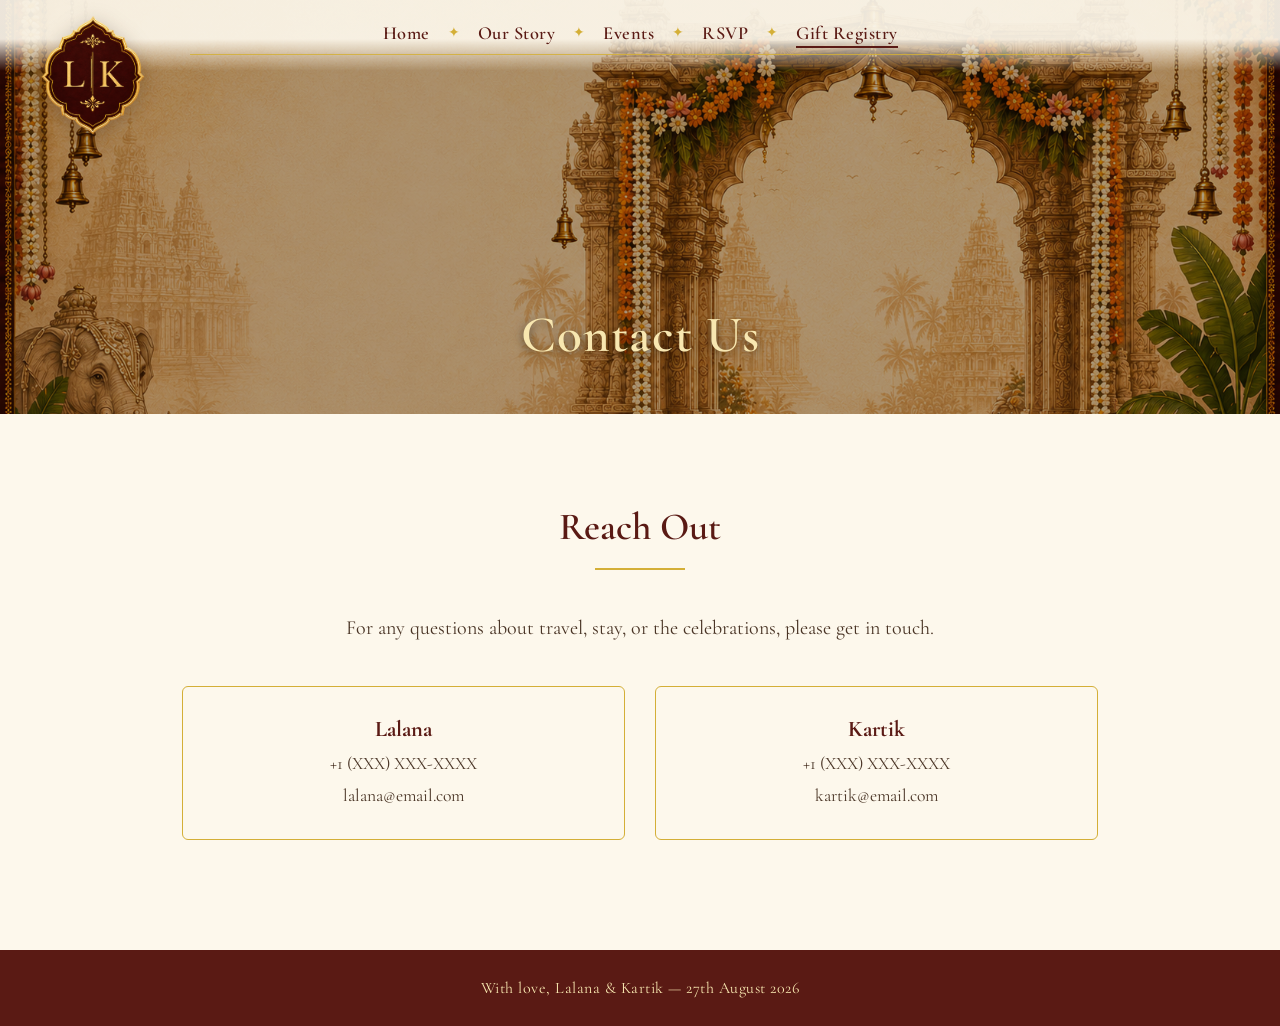
==== commit 2645c734: "Add files via upload" ====
--- a/contact.html
+++ b/contact.html
@@ -23,9 +23,9 @@
         <li class="sep">&#10022;</li>
         <li><a href="events.html">Events</a></li>
         <li class="sep">&#10022;</li>
-        <li><a href="contact.html" class="active">Contact Us</a></li>
+        <li><a href="rsvp.html">RSVP</a></li>
         <li class="sep">&#10022;</li>
-        <li><a href="rsvp.html">RSVP</a></li>
+        <li><a class="active" href="gift-registry.html">Gift Registry</a></li>
       </ul>
     </nav>
     <button class="nav-toggle" id="navToggle" aria-label="Toggle menu">
--- a/styles.css
+++ b/styles.css
@@ -354,6 +354,31 @@
   height: 2px;
   background: var(--maroon);
   display: block;
+}
+
+/* NAMASTE GREETING */
+.namaste-greeting {
+  display: flex;
+  flex-direction: column;
+  align-items: center;
+  margin-bottom: 10px;
+}
+
+.namaste-telugu {
+  font-family: 'Noto Serif Telugu', serif;
+  font-size: 1.35rem;
+  font-weight: 600;
+  color: var(--maroon);
+  letter-spacing: 0.04em;
+}
+
+.namaste-english {
+  font-family: 'Cinzel', serif;
+  font-size: 0.88rem;
+  letter-spacing: 0.22em;
+  text-transform: uppercase;
+  color: var(--bronze);
+  margin-top: 3px;
 }
 
 /* Mobile single-scroll container — hidden entirely on desktop;
@@ -1194,6 +1219,179 @@
   font-size: 1.4rem;
   color: var(--maroon);
   font-weight: 600;
+}
+
+/* =========================================================
+   GIFT REGISTRY PAGE
+========================================================= */
+.gift-page {
+  max-width: 820px;
+  margin: 0 auto;
+  padding: 60px 32px 110px;
+  text-align: center;
+}
+
+.gift-thankyou-art {
+  max-width: 400px;
+  margin: 0 auto 50px;
+}
+
+.gift-thankyou-art img {
+  width: 100%;
+  border-radius: 20px;
+  box-shadow: 0 20px 48px rgba(56,18,9,0.18);
+}
+
+.gift-intro {
+  margin-bottom: 60px;
+}
+
+.gift-heading {
+  font-size: clamp(1.9rem, 3.5vw, 2.8rem);
+  font-weight: 600;
+  color: var(--maroon);
+  margin: 20px 0;
+}
+
+.gift-intro p {
+  font-size: 1.18rem;
+  line-height: 1.75;
+  color: #4a3526;
+  max-width: 600px;
+  margin: 0 auto 18px;
+}
+
+.gift-intro em {
+  font-style: italic;
+  color: var(--maroon);
+}
+
+.gift-cards-wrap {
+  padding: 36px 32px 42px;
+  background: rgba(255,246,224,0.88);
+  border: 1px solid rgba(212,175,55,0.4);
+  border-radius: 26px;
+  box-shadow: 0 18px 42px rgba(56,18,9,0.12);
+}
+
+.gift-subheading {
+  font-size: 1.12rem;
+  line-height: 1.65;
+  color: #4a3526;
+  max-width: 520px;
+  margin: 0 auto 36px;
+}
+
+.gift-cards {
+  display: grid;
+  grid-template-columns: 1fr 1fr;
+  gap: 24px;
+  margin-bottom: 34px;
+}
+
+.gift-card {
+  background: #fffdf5;
+  border: 1px solid rgba(180,130,60,0.3);
+  border-radius: 18px;
+  padding: 28px 22px;
+  display: flex;
+  flex-direction: column;
+  align-items: center;
+  gap: 6px;
+  transition: box-shadow 0.2s;
+}
+
+.gift-card:hover {
+  box-shadow: 0 10px 28px rgba(56,18,9,0.15);
+}
+
+.gift-card-icon { font-size: 1.8rem; }
+
+.gift-card-label {
+  font-family: 'Cinzel', serif;
+  font-size: 0.8rem;
+  letter-spacing: 0.2em;
+  text-transform: uppercase;
+  color: var(--bronze);
+  font-weight: 600;
+}
+
+.gift-card-name {
+  font-family: 'Great Vibes', cursive;
+  font-size: 2.6rem;
+  color: var(--maroon);
+  line-height: 1;
+  margin: 4px 0;
+}
+
+.gift-divider {
+  width: 60px;
+  height: 1px;
+  background: var(--gold);
+  margin: 8px auto;
+}
+
+.gift-method-row {
+  display: flex;
+  flex-direction: column;
+  gap: 16px;
+  width: 100%;
+}
+
+.gift-method-item {
+  display: flex;
+  flex-direction: column;
+  align-items: center;
+  gap: 4px;
+}
+
+.gift-method-sep {
+  width: 60%;
+  height: 1px;
+  background: rgba(180,130,60,0.25);
+  margin: 0 auto;
+}
+
+.gift-method {
+  font-family: 'Cinzel', serif;
+  font-size: 0.9rem;
+  letter-spacing: 0.12em;
+  text-transform: uppercase;
+  color: var(--bronze);
+}
+
+.gift-detail {
+  font-size: 1.25rem;
+  font-weight: 600;
+  color: var(--maroon);
+  margin: 4px 0 12px;
+  letter-spacing: 0.5px;
+}
+
+.gift-copy-btn {
+  padding: 9px 22px;
+  border-radius: 999px;
+  border: 1px solid var(--gold);
+  background: transparent;
+  color: var(--maroon);
+  font-family: 'Cinzel', serif;
+  font-size: 0.78rem;
+  letter-spacing: 0.1em;
+  text-transform: uppercase;
+  cursor: pointer;
+  transition: all 0.25s;
+}
+
+.gift-copy-btn:hover {
+  background: var(--maroon);
+  color: var(--gold-pale);
+}
+
+.gift-note {
+  font-family: 'Noto Serif Telugu', serif;
+  font-size: 1.1rem;
+  color: var(--maroon);
+  font-style: italic;
 }
 
 /* FOOTER */
@@ -1323,6 +1521,11 @@
   .content p { font-size: 1.1rem; }
 
   .contact-grid { grid-template-columns: 1fr; }
+  .gift-cards { grid-template-columns: 1fr; }
+  .gift-page { padding: 50px 20px 80px; }
+  .gift-thankyou-art { max-width: 280px; margin-bottom: 36px; }
+  .namaste-telugu { font-size: 1.1rem; }
+  .namaste-english { font-size: 0.78rem; }
 
   .rsvp-page { padding: 50px 20px 80px; }
   .rsvp-container { padding: 26px 18px; border-radius: 22px; }
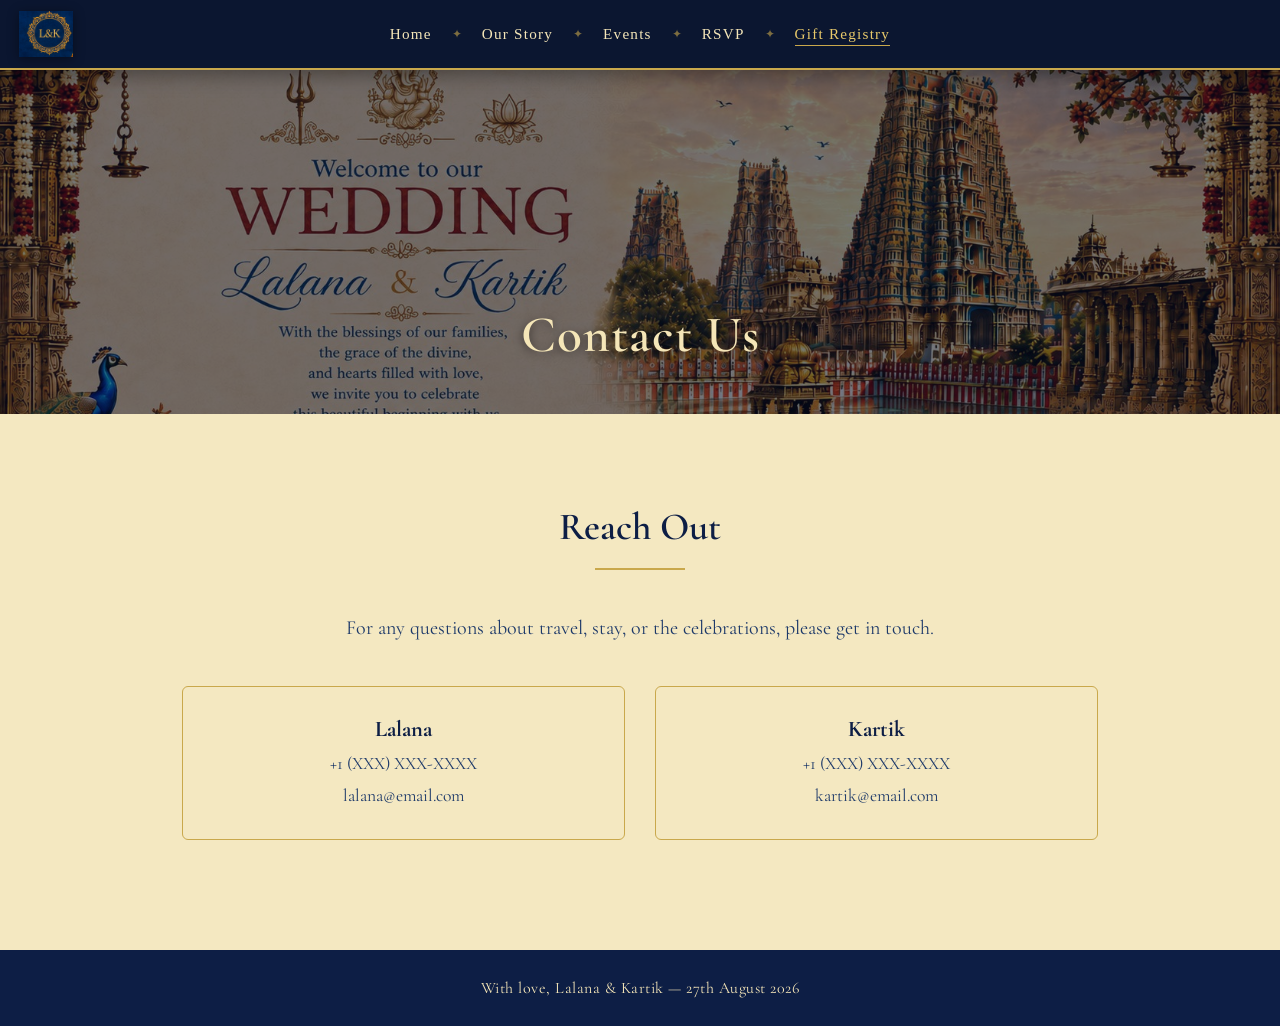
==== commit 5038bcd9: "Add files via upload" ====
--- a/contact.html
+++ b/contact.html
@@ -14,7 +14,7 @@
 <div class="site">
 
   <header class="site-nav">
-    <div class="brand-monogram"><img src="emblem.png" alt="L K monogram"></div>
+    <div class="brand-monogram"><img src="emblem_new.png" alt="L K monogram"></div>
     <nav>
       <ul class="nav-links" id="navLinks">
         <li><a href="index.html#main">Home</a></li>
--- a/styles.css
+++ b/styles.css
@@ -5,13 +5,14 @@
 }
 
 :root {
-  --gold: #d4af37;
-  --gold-light: #f4d06f;
-  --gold-pale: #f8e7b0;
-  --maroon: #5a1a14;
-  --cream: #fdf8ec;
-  --ink: #2a1810;
-  --bronze: #9c5a1a;
+  --gold: #c9a84c;
+  --gold-light: #e8c96a;
+  --gold-pale: #f5e6b8;
+  --maroon: #0d1e45;
+  --cream: #f4e8c1;
+  --ink: #0a1530;
+  --bronze: #1e5a9c;
+  --navy: #0b1630;
 }
 
 html {
@@ -19,7 +20,7 @@
 }
 
 body {
-  background: #000;
+  background: var(--navy);
   font-family: 'Cormorant Garamond', serif;
   color: var(--ink);
 }
@@ -60,7 +61,7 @@
   align-items: center;
   justify-content: center;
   padding: 20px;
-  background: rgba(10, 5, 2, 0.75);
+  background: rgba(5, 14, 38, 0.85);
   backdrop-filter: blur(6px);
   -webkit-backdrop-filter: blur(6px);
   transition: opacity 0.4s ease;
@@ -72,7 +73,7 @@
 }
 
 .sound-modal-box {
-  background: linear-gradient(160deg, #2e0e08, #5a1a14);
+  background: linear-gradient(160deg, #0d1f3c, #1a3562);
   border: 1px solid var(--gold);
   border-radius: 24px;
   padding: 42px 36px;
@@ -224,7 +225,7 @@
   bottom: 24px;
   right: 24px;
   z-index: 20;
-  background: rgba(90, 26, 20, 0.85);
+  background: rgba(5, 15, 45, 0.85);
   border: 1px solid var(--gold);
   color: var(--gold-pale);
   padding: 10px 18px;
@@ -251,18 +252,23 @@
   right: 0;
   z-index: 50;
   display: flex;
-  flex-direction: column;
+  flex-direction: row;
   align-items: center;
-  padding: 22px 36px 16px;
-  background: linear-gradient(to bottom, rgba(253,248,236,0.92) 55%, rgba(253,248,236,0));
+  justify-content: center;
+  padding: 0 36px;
+  height: 70px;
+  background: var(--navy);
+  border-bottom: 2px solid var(--gold);
+  box-shadow: 0 4px 20px rgba(0,0,0,0.4);
 }
 
 .brand-monogram {
   position: absolute;
-  top: 10px;
-  left: 28px;
-  width: 130px;
-  height: 130px;
+  top: 50%;
+  left: 12px;
+  transform: translateY(-50%);
+  width: 68px;
+  height: 46px;
   z-index: 51;
   display: block;
 }
@@ -272,69 +278,50 @@
   height: 100%;
   object-fit: contain;
   display: block;
-  filter: drop-shadow(0 4px 10px rgba(40,18,10,0.25));
+  filter: drop-shadow(0 2px 6px rgba(0,0,0,0.4));
 }
 
 .nav-links {
   display: flex;
   align-items: center;
-  gap: 18px;
+  gap: 6px;
 }
 
 .nav-links a {
-  color: var(--maroon);
-  font-size: 1.15rem;
-  letter-spacing: 0.5px;
-  font-weight: 600;
+  color: var(--gold-pale);
+  font-family: 'Cinzel', serif;
+  font-size: 0.95rem;
+  letter-spacing: 0.08em;
+  font-weight: 500;
+  padding: 6px 14px;
+  border-radius: 4px;
   position: relative;
-  padding-bottom: 4px;
-  transition: color 0.25s ease;
+  transition: color 0.25s ease, background 0.25s ease;
 }
 
 .nav-links .sep {
   color: var(--gold);
-  font-size: 0.85rem;
-  transform: translateY(-1px);
+  font-size: 0.75rem;
+  opacity: 0.6;
 }
 
 .nav-links a::after {
   content: "";
   position: absolute;
-  left: 0; right: 0; bottom: 0;
-  height: 2px;
-  background: var(--maroon);
+  left: 14px; right: 14px; bottom: 2px;
+  height: 1px;
+  background: var(--gold);
   transform: scaleX(0);
   transform-origin: center;
   transition: transform 0.3s ease;
 }
 
+.nav-links a:hover { color: var(--gold-light); }
 .nav-links a:hover::after,
-.nav-links a.active::after {
-  transform: scaleX(1);
-}
-
-.nav-links a.active { color: var(--maroon); }
-
-.nav-rule {
-  position: relative;
-  display: block;
-  width: 100%;
-  max-width: 900px;
-  margin: 10px auto 0;
-  height: 1px;
-  background: var(--gold);
-  opacity: 0.85;
-}
-
-.nav-rule img {
-  position: absolute;
-  top: 50%;
-  left: 50%;
-  transform: translate(-50%, -50%);
-  width: 34px;
-  height: 34px;
-  display: block;
-}
+.nav-links a.active::after { transform: scaleX(1); }
+.nav-links a.active { color: var(--gold-light); }
+
+.nav-rule { display: none; }
 
 .nav-toggle {
   display: none;
@@ -345,40 +332,16 @@
   cursor: pointer;
   z-index: 60;
   position: absolute;
-  top: 32px;
-  right: 24px;
+  top: 50%;
+  right: 20px;
+  transform: translateY(-50%);
 }
 
 .nav-toggle span {
-  width: 28px;
+  width: 26px;
   height: 2px;
-  background: var(--maroon);
+  background: var(--gold-pale);
   display: block;
-}
-
-/* NAMASTE GREETING */
-.namaste-greeting {
-  display: flex;
-  flex-direction: column;
-  align-items: center;
-  margin-bottom: 10px;
-}
-
-.namaste-telugu {
-  font-family: 'Noto Serif Telugu', serif;
-  font-size: 1.35rem;
-  font-weight: 600;
-  color: var(--maroon);
-  letter-spacing: 0.04em;
-}
-
-.namaste-english {
-  font-family: 'Cinzel', serif;
-  font-size: 0.88rem;
-  letter-spacing: 0.22em;
-  text-transform: uppercase;
-  color: var(--bronze);
-  margin-top: 3px;
 }
 
 /* Mobile single-scroll container — hidden entirely on desktop;
@@ -387,149 +350,74 @@
   display: none;
 }
 
-/* HERO / WELCOME BANNER — built from real, responsive HTML (no baked-in text) */
-.welcome-hero {
+/* =========================================================
+   HOME SCREEN — full-width flattened image with hotspot nav
+========================================================= */
+.home-screen {
   position: relative;
   width: 100%;
-  height: 100vh;
-  min-height: 680px;
-  background-image: url('arch_background.png');
-  background-size: cover;
-  background-position: center center;
-  padding: 142px 0 20px;
-  display: flex;
-  align-items: center;
-  overflow: hidden;
-}
-
-.welcome-hero-inner {
-  position: relative;
-  max-width: 1320px;
+  background: #0b1630;
+  display: block;
+  line-height: 0;
+}
+
+.homepage-art {
   width: 100%;
-  margin: 0 auto;
+  height: auto;
+  display: block;
+}
+
+/* Invisible clickable hotspots aligned over the nav bar in the image
+   (JS sizes this layer to match the rendered image exactly) */
+.desktop-hotspots {
+  position: absolute;
+  z-index: 10;
+  top: 0;
+  left: 0;
+  width: 100%;
   height: 100%;
-  display: flex;
-  align-items: center;
-}
-
-.welcome-text {
-  position: relative;
-  max-width: 460px;
-  padding-left: 16%;
-  color: var(--maroon);
-  text-align: center;
-}
-
-.welcome-text .eyebrow {
-  display: none;
-}
-
-.welcome-text h1 {
-  font-size: 2.7rem;
-  font-weight: 600;
-  line-height: 1.05;
-  text-align: center;
-}
-
-.welcome-text h1 small {
+}
+
+.hotspot {
+  position: absolute;
+  cursor: pointer;
+  top: 0;
+  height: 13%;  /* nav bar is 0-13% of image height */
   display: block;
-  font-size: 1.05rem;
-  letter-spacing: 2px;
-  font-weight: 500;
-  margin-top: 4px;
-  color: var(--ink);
-  text-align: center;
-}
-
-/* ORNAMENTAL DIVIDERS (image-based) */
-.ornament {
-  display: flex;
-  align-items: center;
-  justify-content: center;
-  margin: 4px 0;
-}
-
-.ornament img {
-  display: block;
-  height: auto;
-}
-
-.ornament.cap img { width: 150px; }
-.ornament.sub img { width: 160px; }
-.ornament.mid img { width: 190px; }
-.ornament.pre-name img { width: 140px; }
-.ornament.post-name img { width: 160px; }
-.ornament.post-date img { width: 130px; }
-
-.welcome-text .blessing {
-  margin: 0 0 2px;
-  font-family: 'Cormorant Garamond', serif;
-  font-size: 1.05rem;
-  line-height: 1.38;
-  color: #3b160d;
-  text-align: center;
-}
-
-.welcome-names {
-  font-size: 1.9rem;
-  font-weight: 600;
-  margin-top: 4px;
-  color: var(--maroon);
-  text-align: center;
-}
-
-.welcome-date {
-  margin-top: 4px;
-  font-family: 'Cinzel Decorative', serif;
-  font-size: 1.3rem;
-  font-weight: 700;
-  letter-spacing: 1.5px;
-  color: #4a160f;
-  text-transform: uppercase;
-  text-align: center;
-}
-
-.welcome-image {
-  position: absolute;
-  left: 70%;
-  bottom: 0;
-  transform: translateX(-50%);
-  display: flex;
-  justify-content: center;
-}
-
-.welcome-image img {
-  width: auto;
-  height: 58vh;
-  max-height: 420px;
-  max-width: 230px;
-  display: block;
-  object-fit: contain;
-  filter: drop-shadow(0 12px 18px rgba(40, 18, 10, 0.3));
-}
+}
+
+/* Calibrated from pixel analysis of homepage.png (1672x941):
+   Home ~26%, Our Story ~34-43%, Events ~46-53%,
+   RSVP ~61-68%, Gift Registry ~69-84% */
+.hp-home   { left: 21%;  width: 11%;  }
+.hp-story  { left: 33%;  width: 12%;  }
+.hp-events { left: 45%;  width: 9%;   }
+.hp-rsvp   { left: 57%;  width: 9%;   }
+.hp-gift   { left: 67%;  width: 17%;  }
 
 /* SUBPAGE HERO (Our Story / Events / Contact / FAQs) */
 .page-hero {
   position: relative;
   width: 100%;
   min-height: 100vh;
-  background-image: url('arch_background.png');
+  background-image: url('subpage_bg.jpg');
   background-size: cover;
-  background-position: center top;
+  background-position: center 30%;
   display: flex;
   align-items: flex-end;
+  padding-top: 70px;
 }
 
 .page-hero.subpage {
   min-height: 46vh;
-  background-position: center 30%;
+  background-position: center 35%;
 }
 
 .page-hero.subpage::after {
   content: "";
   position: absolute;
   inset: 0;
-  background: rgba(20, 8, 5, 0.35);
+  background: rgba(5, 14, 38, 0.55);
 }
 
 .subpage-title {
@@ -582,7 +470,7 @@
   font-size: 1.25rem;
   line-height: 1.8;
   text-align: center;
-  color: #4a3526;
+  color: #1e3a6a;
   max-width: 720px;
   margin: 0 auto 28px;
 }
@@ -607,7 +495,7 @@
   text-align: center;
   font-size: 1.22rem;
   line-height: 1.75;
-  color: #4a3526;
+  color: #1e3a6a;
   max-width: 680px;
   margin: 0 auto 64px;
 }
@@ -639,7 +527,7 @@
   color: var(--maroon);
 }
 
-.chapter-groom .chapter-telugu { color: #8a6314; }
+.chapter-groom .chapter-telugu { color: #2c6ab0; }
 .chapter-combined .chapter-telugu { color: var(--maroon); }
 
 .chapter-rule {
@@ -660,18 +548,18 @@
 }
 
 .event-card-v2 {
-  background: #fffaf0;
+  background: #fdf5dc;
   border: 1px solid rgba(212, 175, 55, 0.35);
   border-radius: 20px;
   overflow: hidden;
-  box-shadow: 0 16px 36px rgba(56, 18, 9, 0.1);
+  box-shadow: 0 16px 36px rgba(5, 15, 45, 0.1);
   display: flex;
   flex-direction: column;
 }
 
 .event-card-v2.featured {
   border: 1px solid rgba(212, 175, 55, 0.7);
-  box-shadow: 0 20px 46px rgba(56, 18, 9, 0.18);
+  box-shadow: 0 20px 46px rgba(5, 15, 45, 0.18);
 }
 
 .event-art {
@@ -725,7 +613,7 @@
 .event-desc {
   font-size: 1.02rem;
   line-height: 1.6;
-  color: #4a3526;
+  color: #1e3a6a;
   margin-bottom: 16px;
   flex: 1;
 }
@@ -797,8 +685,8 @@
 .story {
   background: var(--cream);
   background-image:
-    linear-gradient(rgba(253, 248, 236, 0.94), rgba(253, 248, 236, 0.97)),
-    url('arch_background.png');
+    linear-gradient(rgba(244, 232, 193, 0.95), rgba(244, 232, 193, 0.95)),
+    url('subpage_bg.jpg');
   background-size: cover;
   background-position: center top;
   background-attachment: fixed;
@@ -834,11 +722,11 @@
 .story-block.split.reverse .story-copy { order: 2; }
 
 .story-copy {
-  background: rgba(255, 246, 224, 0.82);
+  background: rgba(252, 242, 214, 0.9);
   border: 1px solid rgba(212, 175, 55, 0.45);
   border-radius: 26px;
   padding: clamp(28px, 4vw, 48px);
-  box-shadow: 0 20px 50px rgba(56, 18, 9, 0.14);
+  box-shadow: 0 20px 50px rgba(5, 15, 45, 0.14);
 }
 
 .story-copy .eyebrow {
@@ -882,7 +770,7 @@
 .story-copy p {
   font-size: 1.18rem;
   line-height: 1.75;
-  color: #4a3526;
+  color: #1e3a6a;
   margin-bottom: 16px;
   max-width: 100%;
 }
@@ -896,8 +784,8 @@
   position: relative;
   padding: 10px;
   border-radius: 18px;
-  background: linear-gradient(135deg, var(--gold-light), var(--gold), var(--maroon));
-  box-shadow: 0 22px 50px rgba(56, 18, 9, 0.25);
+  background: linear-gradient(135deg, var(--gold-light), var(--gold), #1a3562);
+  box-shadow: 0 22px 50px rgba(5, 15, 45, 0.25);
 }
 
 .photo-frame::before {
@@ -953,11 +841,11 @@
 .finale-copy {
   max-width: 760px;
   margin: 0 auto;
-  background: rgba(255, 246, 224, 0.82);
+  background: rgba(252, 242, 214, 0.9);
   border: 1px solid rgba(212, 175, 55, 0.45);
   border-radius: 26px;
   padding: clamp(32px, 5vw, 56px);
-  box-shadow: 0 20px 50px rgba(56, 18, 9, 0.14);
+  box-shadow: 0 20px 50px rgba(5, 15, 45, 0.14);
 }
 
 .finale-copy .eyebrow {
@@ -980,7 +868,7 @@
 .finale-copy p {
   font-size: 1.18rem;
   line-height: 1.75;
-  color: #4a3526;
+  color: #1e3a6a;
   margin-bottom: 16px;
 }
 
@@ -1021,17 +909,17 @@
 .rsvp-intro p {
   font-size: 1.18rem;
   line-height: 1.7;
-  color: #4a3526;
+  color: #1e3a6a;
   max-width: 560px;
   margin: 18px auto 0;
 }
 
 .rsvp-container {
-  background: rgba(255, 246, 224, 0.9);
+  background: rgba(252, 242, 214, 0.92);
   border: 1px solid rgba(212, 175, 55, 0.4);
   border-radius: 28px;
   padding: clamp(28px, 5vw, 52px);
-  box-shadow: 0 20px 50px rgba(56, 18, 9, 0.12);
+  box-shadow: 0 20px 50px rgba(5, 15, 45, 0.12);
 }
 
 .rsvp-form {
@@ -1060,7 +948,7 @@
   font-size: 1rem;
   letter-spacing: 0;
   text-transform: none;
-  color: #9a7a5a;
+  color: #5a7ab0;
   font-weight: 400;
 }
 
@@ -1072,7 +960,7 @@
   font-family: 'Cormorant Garamond', serif;
   font-size: 1.1rem;
   color: var(--ink);
-  background: #fffdf5;
+  background: #fef9e7;
   border: 1px solid rgba(180, 130, 60, 0.4);
   border-radius: 12px;
   outline: none;
@@ -1097,16 +985,16 @@
   align-items: center;
   gap: 9px;
   font-size: 1.05rem;
-  color: #4a3526;
+  color: #1e3a6a;
   cursor: pointer;
   padding: 10px 14px;
   border: 1px solid rgba(180,130,60,0.3);
   border-radius: 10px;
-  background: #fffdf5;
+  background: #fef9e7;
   transition: background 0.2s, border-color 0.2s;
 }
 
-.check-item:hover { background: #fff8e6; border-color: var(--gold); }
+.check-item:hover { background: #fdf5dc; border-color: var(--gold); }
 
 .check-item input { accent-color: var(--maroon); }
 
@@ -1131,7 +1019,7 @@
   padding: 20px 14px;
   border: 2px solid rgba(180,130,60,0.3);
   border-radius: 16px;
-  background: #fffdf5;
+  background: #fef9e7;
   cursor: pointer;
   text-align: center;
   transition: all 0.2s ease;
@@ -1139,14 +1027,14 @@
 
 .radio-card:has(input:checked) {
   border-color: var(--maroon);
-  background: rgba(90, 26, 20, 0.06);
-  box-shadow: 0 4px 14px rgba(90,26,20,0.12);
+  background: rgba(5, 15, 45, 0.06);
+  box-shadow: 0 4px 14px rgba(5,15,45,0.12);
 }
 
 .radio-card input { display: none; }
 .radio-icon { font-size: 1.8rem; }
 .radio-label { font-size: 1.1rem; font-weight: 600; color: var(--maroon); }
-.radio-sub { font-size: 0.9rem; color: #9a7a5a; }
+.radio-sub { font-size: 0.9rem; color: #5a7ab0; }
 
 .rsvp-counter {
   display: flex;
@@ -1159,7 +1047,7 @@
   height: 40px;
   border-radius: 50%;
   border: 1px solid var(--gold);
-  background: #fffdf5;
+  background: #fef9e7;
   color: var(--maroon);
   font-size: 1.4rem;
   cursor: pointer;
@@ -1192,9 +1080,9 @@
   text-transform: uppercase;
   cursor: pointer;
   transition: background 0.25s, transform 0.2s;
-  box-shadow: 0 8px 24px rgba(90,26,20,0.25);
-}
-.rsvp-submit:hover { background: #7a1f10; transform: translateY(-2px); }
+  box-shadow: 0 8px 24px rgba(5,15,45,0.25);
+}
+.rsvp-submit:hover { background: #12336b; transform: translateY(-2px); }
 
 /* Success state */
 .rsvp-success {
@@ -1211,7 +1099,7 @@
 .success-body {
   font-size: 1.2rem;
   line-height: 1.7;
-  color: #4a3526;
+  color: #1e3a6a;
   max-width: 440px;
   margin: 0 auto 16px;
 }
@@ -1239,7 +1127,7 @@
 .gift-thankyou-art img {
   width: 100%;
   border-radius: 20px;
-  box-shadow: 0 20px 48px rgba(56,18,9,0.18);
+  box-shadow: 0 20px 48px rgba(5,15,45,0.18);
 }
 
 .gift-intro {
@@ -1256,7 +1144,7 @@
 .gift-intro p {
   font-size: 1.18rem;
   line-height: 1.75;
-  color: #4a3526;
+  color: #1e3a6a;
   max-width: 600px;
   margin: 0 auto 18px;
 }
@@ -1271,13 +1159,13 @@
   background: rgba(255,246,224,0.88);
   border: 1px solid rgba(212,175,55,0.4);
   border-radius: 26px;
-  box-shadow: 0 18px 42px rgba(56,18,9,0.12);
+  box-shadow: 0 18px 42px rgba(5,15,45,0.12);
 }
 
 .gift-subheading {
   font-size: 1.12rem;
   line-height: 1.65;
-  color: #4a3526;
+  color: #1e3a6a;
   max-width: 520px;
   margin: 0 auto 36px;
 }
@@ -1290,7 +1178,7 @@
 }
 
 .gift-card {
-  background: #fffdf5;
+  background: #fef9e7;
   border: 1px solid rgba(180,130,60,0.3);
   border-radius: 18px;
   padding: 28px 22px;
@@ -1302,7 +1190,7 @@
 }
 
 .gift-card:hover {
-  box-shadow: 0 10px 28px rgba(56,18,9,0.15);
+  box-shadow: 0 10px 28px rgba(5,15,45,0.15);
 }
 
 .gift-card-icon { font-size: 1.8rem; }
@@ -1427,94 +1315,73 @@
     position: relative;
   }
 
-  .nav-links .sep { display: none; }
-
-  .page-hero { min-height: 78vh; background-position: center top; }
+  /* Nav on mobile — compact, still dark navy */
+  .site-nav {
+    height: 56px;
+    padding: 0 16px;
+    justify-content: flex-end;
+  }
+  .brand-monogram {
+    width: 38px;
+    height: 38px;
+    left: 14px;
+  }
+  .nav-links { display: none; }
+  .nav-toggle { display: flex; right: 16px; }
+
+  .page-hero { min-height: 78vh; background-position: center top; padding-top: 56px; }
   .page-hero.subpage { min-height: 34vh; }
   .subpage-title h1 { font-size: 2.1rem; }
 
-  .welcome-hero {
-    height: auto;
-    min-height: 100vh;
-    padding: 0 0 40px;
-    overflow: visible;
-    background-image: none;
-    position: relative;
-    isolation: isolate;
-  }
-
-  /* Arch background locked to top half of screen, zoomed so the arch
-     opening fills the viewport — couple will stand inside it. */
-  .welcome-hero::before {
-    content: "";
+  /* Homepage image: contain so full design is visible; background fills gaps */
+  .home-screen {
+    height: 100vh;
+    height: 100svh;
+    min-height: 500px;
+    background: #0b1630;
+    display: flex;
+    align-items: center;
+    justify-content: center;
+    overflow: hidden;
+  }
+  .homepage-art {
+    width: 100%;
+    height: 100%;
+    object-fit: contain;
+    object-position: center;
+  }
+  .desktop-hotspots { display: none; }
+
+  /* Mobile bottom navigation pill */
+  .mobile-home-nav {
     position: fixed;
-    inset: 0;
-    z-index: -1;
-    background-image: url('arch_background.png');
-    background-size: 220%;
-    background-position: 76% 8%;
-    background-color: #f3e3bd;
-  }
-
-  .welcome-hero-inner {
-    position: relative;
-    z-index: 1;
+    left: 10px;
+    right: 10px;
+    bottom: 14px;
+    z-index: 100;
     display: flex;
-    flex-direction: column;
-    align-items: center;
-    gap: 0;
-    height: auto;
-    min-height: auto;
-    padding-top: 0;
-  }
-
-  /* Couple sits in the upper half of the screen inside the arch opening */
-  .welcome-image {
-    position: relative;
-    left: auto;
-    bottom: auto;
-    transform: none;
-    order: -1;
-    width: 100%;
-    height: 58vh;
-    min-height: 320px;
-    display: flex;
-    align-items: flex-end;
     justify-content: center;
-    padding-bottom: 0;
-    padding-left: 22%;
-    padding-top: 40px;
-    margin-bottom: -30px;
-  }
-  .welcome-image img {
-    height: 90%;
-    width: auto;
-    max-width: 64vw;
-    max-height: none;
-    filter: drop-shadow(0 18px 24px rgba(40, 18, 10, 0.5));
-  }
-
-  /* Text card slides below with a generous top padding so the couple appears
-     to stand in front of / above it */
-  .welcome-text {
-    position: relative;
-    z-index: 2;
-    max-width: 100%;
-    margin: 0 16px;
-    padding: 30px 18px 24px;
-    text-align: center;
-    background: rgba(255, 250, 235, 0.93);
-    border: 1px solid rgba(212, 175, 55, 0.5);
-    border-radius: 26px;
-    box-shadow: 0 14px 40px rgba(56, 18, 9, 0.22);
-  }
-
-  .ornament.cap img { width: 140px; }
-  .ornament.sub img { width: 150px; }
-  .ornament.mid img { width: 170px; }
-  .ornament.pre-name img { width: 140px; }
-  .ornament.post-name img { width: 160px; }
-  .ornament.post-date img { width: 120px; }
+    gap: 2px;
+    flex-wrap: wrap;
+    padding: 10px 12px;
+    border-radius: 14px;
+    background: rgba(11, 22, 48, 0.95);
+    border: 1px solid rgba(201, 168, 76, 0.55);
+    font-family: 'Cinzel', serif;
+    box-shadow: 0 8px 24px rgba(0,0,0,0.4);
+  }
+
+  .mobile-home-nav a {
+    color: var(--gold-pale);
+    text-decoration: none;
+    font-size: 13px;
+    font-weight: 500;
+    padding: 4px 8px;
+    border-radius: 6px;
+    letter-spacing: 0.04em;
+  }
+
+  .mobile-home-nav a.active { color: var(--gold-light); }
 
   .content { padding: 60px 22px 70px; }
   .content h2 { font-size: 1.9rem; }
@@ -1606,10 +1473,10 @@
   display: inline-flex;
   align-items: center;
   align-self: flex-start;
-  background: #f2dfb1;
+  background: #dde8f7;
   border: 1px solid rgba(126, 81, 20, 0.22);
-  border-left: 4px solid #8b5a18;
-  color: #6b4213;
+  border-left: 4px solid #2659a0;
+  color: #1e4a8e;
   font-size: 0.98rem;
   font-weight: 700;
   letter-spacing: 0.02em;
@@ -1626,10 +1493,10 @@
 
 .wedding-feature {
   grid-column: 1 / -1;
-  background: linear-gradient(180deg, #fffaf0 0%, #fff2d7 100%);
+  background: linear-gradient(180deg, #fdf5dc 0%, #fff2d7 100%);
   border: 1px solid rgba(212, 175, 55, 0.6);
   border-radius: 28px;
-  box-shadow: 0 22px 52px rgba(56, 18, 9, 0.16);
+  box-shadow: 0 22px 52px rgba(5, 15, 45, 0.16);
   overflow: hidden;
   padding: 34px 34px 36px;
   position: relative;
@@ -1656,7 +1523,7 @@
 
 .wedding-kicker {
   font-family: 'Noto Serif Telugu', serif;
-  color: #9c5a1a;
+  color: #2659a0;
   font-size: 1.02rem;
   font-weight: 600;
   letter-spacing: 0.04em;
@@ -1667,7 +1534,7 @@
   font-family: 'Great Vibes', cursive;
   font-size: clamp(3.5rem, 6vw, 5.2rem);
   line-height: 1;
-  color: #7d2117;
+  color: #163575;
   font-weight: 400;
   margin-bottom: 8px;
 }
@@ -1710,7 +1577,7 @@
   font-size: 0.88rem;
   letter-spacing: 0.16em;
   text-transform: uppercase;
-  color: #9c5a1a;
+  color: #2659a0;
   margin-bottom: 8px;
 }
 
@@ -1749,7 +1616,7 @@
 }
 
 .wedding-meta-chip.highlight {
-  background: linear-gradient(180deg, #7f2018 0%, #5b160f 100%);
+  background: linear-gradient(180deg, #152f6a 0%, #5b160f 100%);
   color: #fff5de;
   border-color: rgba(255, 217, 122, 0.25);
 }
@@ -1785,7 +1652,7 @@
   border: 1px solid rgba(212, 175, 55, 0.28);
   border-radius: 22px;
   overflow: hidden;
-  box-shadow: 0 12px 28px rgba(56, 18, 9, 0.1);
+  box-shadow: 0 12px 28px rgba(5, 15, 45, 0.1);
 }
 
 .ritual-image {
@@ -1807,7 +1674,7 @@
 .ritual-telugu {
   font-family: 'Noto Serif Telugu', serif;
   font-size: 1rem;
-  color: #9c5a1a;
+  color: #2659a0;
   margin-bottom: 4px;
 }
 
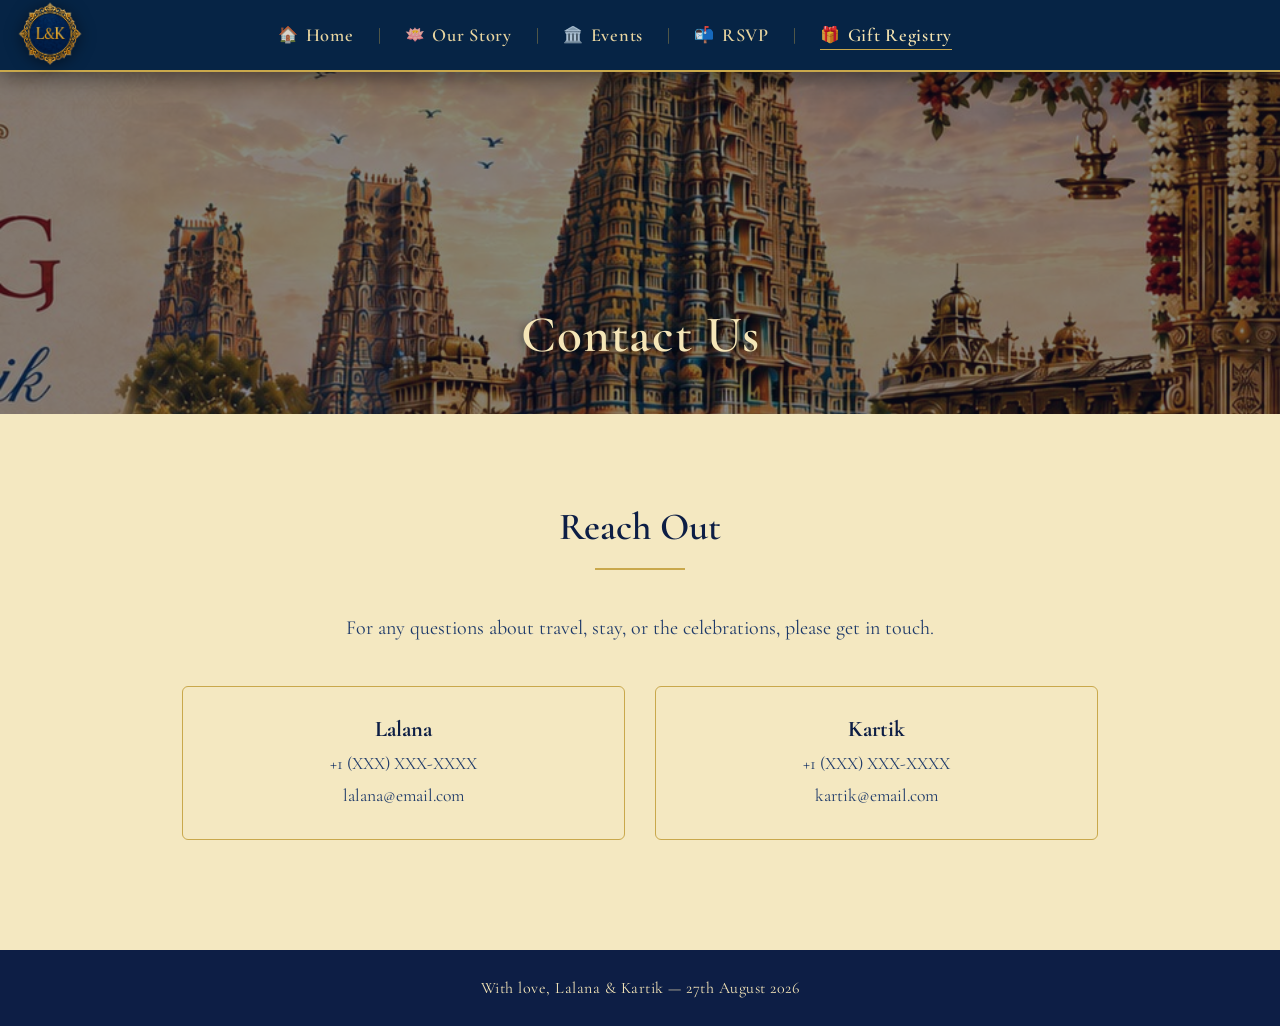
==== commit e386d128: "Add files via upload" ====
--- a/contact.html
+++ b/contact.html
@@ -17,15 +17,15 @@
     <div class="brand-monogram"><img src="emblem_new.png" alt="L K monogram"></div>
     <nav>
       <ul class="nav-links" id="navLinks">
-        <li><a href="index.html#main">Home</a></li>
-        <li class="sep">&#10022;</li>
-        <li><a href="our-story.html">Our Story</a></li>
-        <li class="sep">&#10022;</li>
-        <li><a href="events.html">Events</a></li>
-        <li class="sep">&#10022;</li>
-        <li><a href="rsvp.html">RSVP</a></li>
-        <li class="sep">&#10022;</li>
-        <li><a class="active" href="gift-registry.html">Gift Registry</a></li>
+        <li><a href="index.html#main"><span class="nav-icon">🏠</span>Home</a></li>
+        <li class="sep">|</li>
+        <li><a href="our-story.html"><span class="nav-icon">🪷</span>Our Story</a></li>
+        <li class="sep">|</li>
+        <li><a href="events.html"><span class="nav-icon">🏛️</span>Events</a></li>
+        <li class="sep">|</li>
+        <li><a href="rsvp.html"><span class="nav-icon">📬</span>RSVP</a></li>
+        <li class="sep">|</li>
+        <li><a class="active" href="gift-registry.html"><span class="nav-icon">🎁</span>Gift Registry</a></li>
       </ul>
     </nav>
     <button class="nav-toggle" id="navToggle" aria-label="Toggle menu">
--- a/styles.css
+++ b/styles.css
@@ -255,20 +255,20 @@
   flex-direction: row;
   align-items: center;
   justify-content: center;
-  padding: 0 36px;
-  height: 70px;
-  background: var(--navy);
-  border-bottom: 2px solid var(--gold);
-  box-shadow: 0 4px 20px rgba(0,0,0,0.4);
+  padding: 0 160px 0 110px;  /* left space for emblem, right balance */
+  height: 72px;
+  background: #062445;
+  border-bottom: 2px solid #c9a84c;
+  box-shadow: 0 4px 22px rgba(0,0,0,0.5);
 }
 
 .brand-monogram {
   position: absolute;
   top: 50%;
-  left: 12px;
+  left: 14px;
   transform: translateY(-50%);
-  width: 68px;
-  height: 46px;
+  width: 72px;
+  height: 72px;
   z-index: 51;
   display: block;
 }
@@ -278,48 +278,59 @@
   height: 100%;
   object-fit: contain;
   display: block;
-  filter: drop-shadow(0 2px 6px rgba(0,0,0,0.4));
+  filter: drop-shadow(0 2px 8px rgba(0,0,0,0.5));
 }
 
 .nav-links {
   display: flex;
   align-items: center;
-  gap: 6px;
+  gap: 0;
+}
+
+.nav-links .sep {
+  color: #c9a84c;
+  opacity: 0.55;
+  font-size: 1.1rem;
+  padding: 0 8px;
+  user-select: none;
 }
 
 .nav-links a {
-  color: var(--gold-pale);
-  font-family: 'Cinzel', serif;
-  font-size: 0.95rem;
-  letter-spacing: 0.08em;
-  font-weight: 500;
-  padding: 6px 14px;
-  border-radius: 4px;
+  color: #e8d5a0;
+  font-family: 'Cormorant Garamond', serif;
+  font-size: 1.15rem;
+  font-weight: 600;
+  letter-spacing: 0.04em;
+  padding: 6px 16px;
+  white-space: nowrap;
   position: relative;
-  transition: color 0.25s ease, background 0.25s ease;
-}
-
-.nav-links .sep {
-  color: var(--gold);
-  font-size: 0.75rem;
-  opacity: 0.6;
+  transition: color 0.25s ease;
+  display: flex;
+  align-items: center;
+  gap: 7px;
+}
+
+.nav-links a .nav-icon {
+  font-size: 1rem;
+  line-height: 1;
+  opacity: 0.85;
 }
 
 .nav-links a::after {
   content: "";
   position: absolute;
-  left: 14px; right: 14px; bottom: 2px;
-  height: 1px;
-  background: var(--gold);
+  left: 16px; right: 16px; bottom: 2px;
+  height: 1.5px;
+  background: #c9a84c;
   transform: scaleX(0);
   transform-origin: center;
   transition: transform 0.3s ease;
 }
 
-.nav-links a:hover { color: var(--gold-light); }
+.nav-links a:hover { color: #f5e4b0; }
 .nav-links a:hover::after,
 .nav-links a.active::after { transform: scaleX(1); }
-.nav-links a.active { color: var(--gold-light); }
+.nav-links a.active { color: #f5e4b0; }
 
 .nav-rule { display: none; }
 
@@ -402,22 +413,22 @@
   min-height: 100vh;
   background-image: url('subpage_bg.jpg');
   background-size: cover;
-  background-position: center 30%;
+  background-position: center 20%;
   display: flex;
   align-items: flex-end;
-  padding-top: 70px;
+  padding-top: 72px;
 }
 
 .page-hero.subpage {
   min-height: 46vh;
-  background-position: center 35%;
+  background-position: center 25%;
 }
 
 .page-hero.subpage::after {
   content: "";
   position: absolute;
   inset: 0;
-  background: rgba(5, 14, 38, 0.55);
+  background: rgba(5, 14, 38, 0.48);
 }
 
 .subpage-title {
@@ -685,12 +696,12 @@
 .story {
   background: var(--cream);
   background-image:
-    linear-gradient(rgba(244, 232, 193, 0.95), rgba(244, 232, 193, 0.95)),
+    linear-gradient(rgba(244, 232, 193, 0.94), rgba(244, 232, 193, 0.94)),
     url('subpage_bg.jpg');
   background-size: cover;
   background-position: center top;
   background-attachment: fixed;
-  padding-top: 140px;
+  padding-top: 150px;
   overflow: hidden;
 }
 
@@ -1301,9 +1312,6 @@
   .button-text { font-size: 1.2rem; }
   .sound-prompt { font-size: 0.85rem; padding: 8px 16px; bottom: 16px; right: 16px; }
 
-  .site-nav { padding: 16px 18px; justify-content: flex-end; }
-  .brand-monogram { width: 84px; height: 84px; top: 8px; left: 14px; }
-
   /* Single continuous scroll on mobile — no hamburger / page nav needed */
   .nav-toggle { display: none; }
   .nav-links { display: none; }
@@ -1315,16 +1323,18 @@
     position: relative;
   }
 
-  /* Nav on mobile — compact, still dark navy */
   .site-nav {
     height: 56px;
     padding: 0 16px;
     justify-content: flex-end;
+    background: #062445;
   }
   .brand-monogram {
-    width: 38px;
-    height: 38px;
-    left: 14px;
+    width: 48px;
+    height: 48px;
+    top: 50%;
+    left: 10px;
+    transform: translateY(-50%);
   }
   .nav-links { display: none; }
   .nav-toggle { display: flex; right: 16px; }
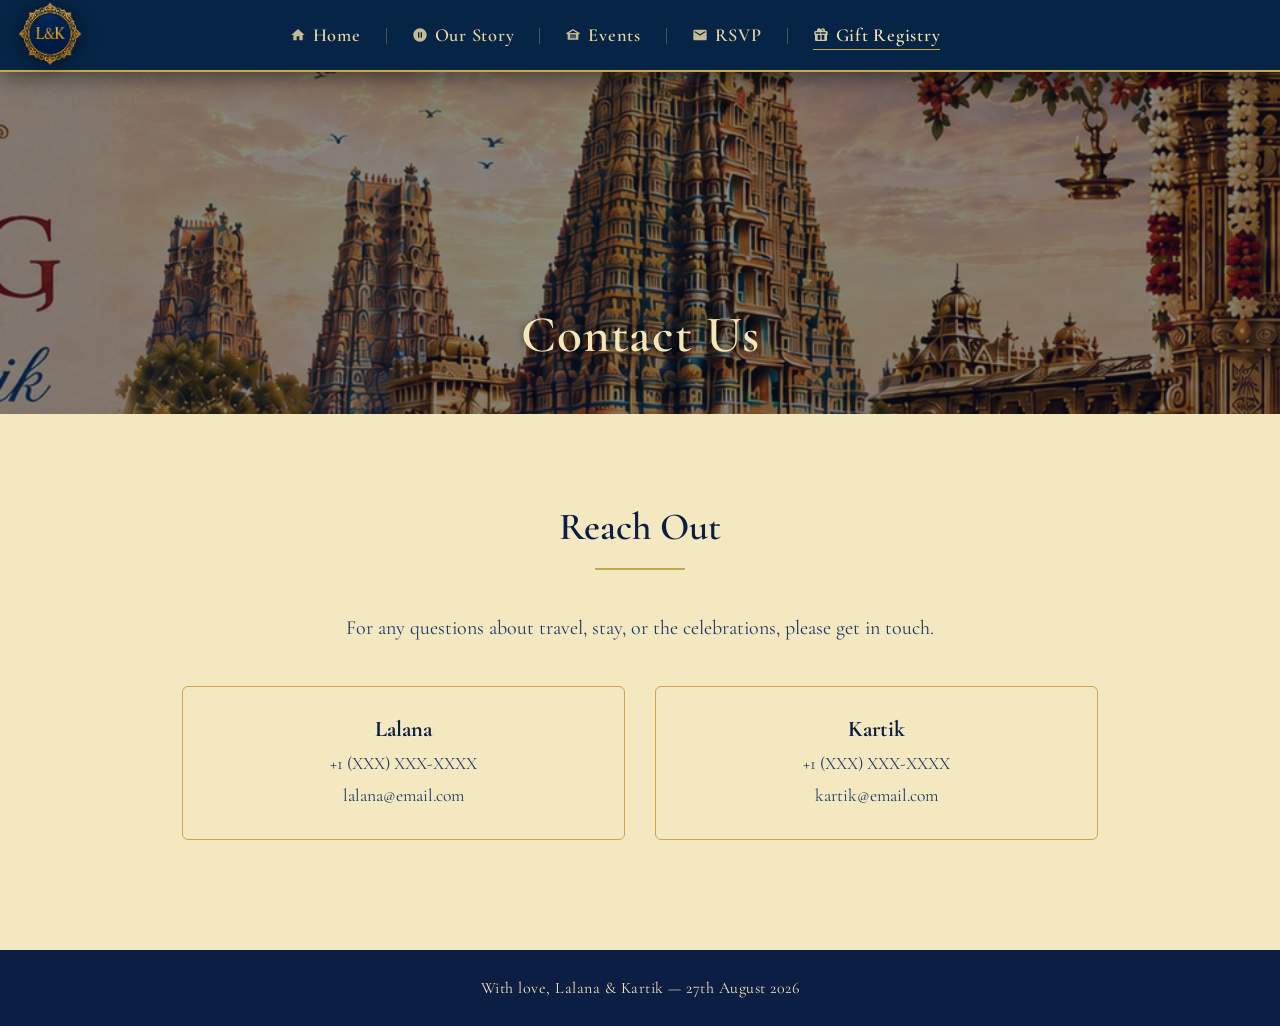
==== commit a2ebb29f: "Add files via upload" ====
--- a/contact.html
+++ b/contact.html
@@ -17,15 +17,15 @@
     <div class="brand-monogram"><img src="emblem_new.png" alt="L K monogram"></div>
     <nav>
       <ul class="nav-links" id="navLinks">
-        <li><a href="index.html#main"><span class="nav-icon">🏠</span>Home</a></li>
+        <li><a href="index.html#main"><svg class="nav-icon" viewBox="0 0 24 24" width="16" height="16" fill="currentColor"><path d="M10 20v-6h4v6h5v-8h3L12 3 2 12h3v8z"/></svg>Home</a></li>
         <li class="sep">|</li>
-        <li><a href="our-story.html"><span class="nav-icon">🪷</span>Our Story</a></li>
+        <li><a href="our-story.html"><svg class="nav-icon" viewBox="0 0 24 24" width="16" height="16" fill="currentColor"><path d="M12 2C6.48 2 2 6.48 2 12s4.48 10 10 10 10-4.48 10-10S17.52 2 12 2zm-1 14H9V8h2v8zm4 0h-2V8h2v8z"/></svg>Our Story</a></li>
         <li class="sep">|</li>
-        <li><a href="events.html"><span class="nav-icon">🏛️</span>Events</a></li>
+        <li><a href="events.html"><svg class="nav-icon" viewBox="0 0 24 24" width="16" height="16" fill="currentColor"><path d="M12 3L2 9v2h2v8h16V11h2V9L12 3zm0 2.31L18 9H6l6-3.69zM8 11h2v6H8v-6zm3 0h2v6h-2v-6zm3 0h2v6h-2v-6z"/></svg>Events</a></li>
         <li class="sep">|</li>
-        <li><a href="rsvp.html"><span class="nav-icon">📬</span>RSVP</a></li>
+        <li><a href="rsvp.html"><svg class="nav-icon" viewBox="0 0 24 24" width="16" height="16" fill="currentColor"><path d="M20 4H4c-1.1 0-2 .9-2 2v12c0 1.1.9 2 2 2h16c1.1 0 2-.9 2-2V6c0-1.1-.9-2-2-2zm0 4l-8 5-8-5V6l8 5 8-5v2z"/></svg>RSVP</a></li>
         <li class="sep">|</li>
-        <li><a class="active" href="gift-registry.html"><span class="nav-icon">🎁</span>Gift Registry</a></li>
+        <li><a class="active" href="gift-registry.html"><svg class="nav-icon" viewBox="0 0 24 24" width="16" height="16" fill="currentColor"><path d="M20 6h-2.18c.07-.28.18-.54.18-.83C18 3.42 16.5 2 14.83 2c-.96 0-1.8.5-2.31 1.24L12 4.04l-.52-.8C10.97 2.5 10.13 2 9.17 2 7.5 2 6 3.42 6 5.17c0 .29.11.55.18.83H4c-1.1 0-2 .9-2 2v4h1v7c0 1.1.9 2 2 2h14c1.1 0 2-.9 2-2v-7h1V8c0-1.1-.9-2-2-2zm-5.17-2c.46 0 .83.38.83.83 0 .46-.37.84-.83.84H13v-.05l1.05-1.62H14.83zM9.17 4.67c.46 0 .83.38.83.83 0 .46-.37.84-.83.84H9.95L11 4.72v-.05C10.62 4.22 9.94 4 9.17 4.67zM11 19H7v-7h4v7zm0-9H4V8h7v2zm6 9h-4v-7h4v7zm2-9h-7V8h7v2z"/></svg>Gift Registry</a></li>
       </ul>
     </nav>
     <button class="nav-toggle" id="navToggle" aria-label="Toggle menu">
--- a/styles.css
+++ b/styles.css
@@ -311,9 +311,13 @@
 }
 
 .nav-links a .nav-icon {
-  font-size: 1rem;
-  line-height: 1;
+  width: 16px;
+  height: 16px;
+  display: inline-block;
+  vertical-align: middle;
   opacity: 0.85;
+  flex-shrink: 0;
+  color: inherit;
 }
 
 .nav-links a::after {
@@ -1312,21 +1316,36 @@
   .button-text { font-size: 1.2rem; }
   .sound-prompt { font-size: 0.85rem; padding: 8px 16px; bottom: 16px; right: 16px; }
 
-  /* Single continuous scroll on mobile — no hamburger / page nav needed */
-  .nav-toggle { display: none; }
-  .nav-links { display: none; }
-
-  /* Sections fetched from the other pages and stitched into one scroll */
-  .mobile-only { display: block; }
-
-  .mobile-page-section {
+  /* ---- HOMEPAGE MOBILE ---- */
+  /* Show left parchment content area of the landscape image on portrait screens */
+  .home-screen {
+    width: 100%;
+    height: 100vh;
+    height: 100svh;
+    min-height: 600px;
+    overflow: hidden;
+    background: #062445;
     position: relative;
   }
-
+  .homepage-art {
+    width: 100%;
+    height: 100%;
+    object-fit: cover;
+    object-position: 18% center;  /* show left parchment+text panel */
+  }
+  .desktop-hotspots { display: none; }
+  /* Remove floating bottom pill nav — subpages open normally */
+  .mobile-home-nav { display: none; }
+
+  /* ---- MOBILE SINGLE-SCROLL (desktop pattern still works for tabs) ---- */
+  .mobile-only { display: block; }
+  .mobile-page-section { position: relative; }
+
+  /* ---- SUBPAGE NAV ---- */
   .site-nav {
     height: 56px;
-    padding: 0 16px;
-    justify-content: flex-end;
+    padding: 0 56px 0 70px;
+    justify-content: center;
     background: #062445;
   }
   .brand-monogram {
@@ -1337,61 +1356,41 @@
     transform: translateY(-50%);
   }
   .nav-links { display: none; }
-  .nav-toggle { display: flex; right: 16px; }
+  .nav-toggle {
+    display: flex;
+    position: absolute;
+    top: 50%;
+    right: 14px;
+    transform: translateY(-50%);
+  }
+  /* Mobile slide-in nav drawer */
+  .nav-links.open {
+    display: flex;
+    position: fixed;
+    top: 56px;
+    left: 0; right: 0;
+    background: #062445;
+    border-bottom: 2px solid #c9a84c;
+    flex-direction: column;
+    align-items: center;
+    gap: 0;
+    padding: 8px 0 16px;
+    z-index: 200;
+    box-shadow: 0 8px 24px rgba(0,0,0,0.5);
+  }
+  .nav-links.open .sep { display: none; }
+  .nav-links.open a {
+    padding: 12px 24px;
+    font-size: 1.1rem;
+    width: 100%;
+    text-align: center;
+    border-bottom: 1px solid rgba(201,168,76,0.15);
+  }
+  .nav-links.open a:last-child { border-bottom: none; }
 
   .page-hero { min-height: 78vh; background-position: center top; padding-top: 56px; }
   .page-hero.subpage { min-height: 34vh; }
   .subpage-title h1 { font-size: 2.1rem; }
-
-  /* Homepage image: contain so full design is visible; background fills gaps */
-  .home-screen {
-    height: 100vh;
-    height: 100svh;
-    min-height: 500px;
-    background: #0b1630;
-    display: flex;
-    align-items: center;
-    justify-content: center;
-    overflow: hidden;
-  }
-  .homepage-art {
-    width: 100%;
-    height: 100%;
-    object-fit: contain;
-    object-position: center;
-  }
-  .desktop-hotspots { display: none; }
-
-  /* Mobile bottom navigation pill */
-  .mobile-home-nav {
-    position: fixed;
-    left: 10px;
-    right: 10px;
-    bottom: 14px;
-    z-index: 100;
-    display: flex;
-    justify-content: center;
-    gap: 2px;
-    flex-wrap: wrap;
-    padding: 10px 12px;
-    border-radius: 14px;
-    background: rgba(11, 22, 48, 0.95);
-    border: 1px solid rgba(201, 168, 76, 0.55);
-    font-family: 'Cinzel', serif;
-    box-shadow: 0 8px 24px rgba(0,0,0,0.4);
-  }
-
-  .mobile-home-nav a {
-    color: var(--gold-pale);
-    text-decoration: none;
-    font-size: 13px;
-    font-weight: 500;
-    padding: 4px 8px;
-    border-radius: 6px;
-    letter-spacing: 0.04em;
-  }
-
-  .mobile-home-nav a.active { color: var(--gold-light); }
 
   .content { padding: 60px 22px 70px; }
   .content h2 { font-size: 1.9rem; }
@@ -1401,8 +1400,6 @@
   .gift-cards { grid-template-columns: 1fr; }
   .gift-page { padding: 50px 20px 80px; }
   .gift-thankyou-art { max-width: 280px; margin-bottom: 36px; }
-  .namaste-telugu { font-size: 1.1rem; }
-  .namaste-english { font-size: 0.78rem; }
 
   .rsvp-page { padding: 50px 20px 80px; }
   .rsvp-container { padding: 26px 18px; border-radius: 22px; }
@@ -1413,21 +1410,36 @@
 
   .subpage-script { font-size: 1.4rem; }
   .events-hero .subpage-telugu { font-size: 1.4rem; }
-
   .events-page { padding: 50px 20px 80px; }
   .events-intro { font-size: 1.05rem; margin-bottom: 44px; }
-
   .event-chapter { margin-bottom: 56px; }
   .chapter-telugu { font-size: 1.25rem; }
   .chapter-rule img { width: 130px; }
-
-  .event-cards {
-    grid-template-columns: 1fr;
-    gap: 24px;
-  }
-
+  .event-cards { grid-template-columns: 1fr; gap: 24px; }
   .event-art { aspect-ratio: 16 / 11; }
   .event-card-v2 h3 { font-size: 1.5rem; }
+
+  .story { padding-top: 80px; background-attachment: scroll; }
+  .story-block { padding: 38px 0; width: calc(100% - 36px); }
+  .story-grid,
+  .story-block.split,
+  .story-block.split.reverse { grid-template-columns: 1fr; gap: 26px; text-align: center; }
+  .story-block.split.reverse .story-photo,
+  .story-block.split .story-photo { order: -1; }
+  .story-copy, .finale-copy { padding: 26px 22px; border-radius: 20px; }
+  .story-copy .eyebrow, .finale-copy .eyebrow { font-size: 1rem; }
+  .story-copy p, .story-block.split .story-copy p, .story-block.intro .story-copy p { max-width: 100%; font-size: 1.05rem; }
+  .story-copy h1 { text-align: center; font-size: 2.6rem; }
+  .story-divider { justify-content: center; }
+  .story-divider img { width: 130px; }
+  .script-name { font-size: 3.4rem; }
+  .photo-frame.portrait { max-width: 320px; margin: 0 auto; }
+  .photo-frame.wide { aspect-ratio: 4 / 3; }
+  .section-ornament img { width: 160px; }
+  .finale-copy h2 { font-size: 2.4rem; }
+  .finale-copy p { font-size: 1.05rem; }
+  .closing-line { font-size: 2rem !important; }
+}
   .event-desc { font-size: 1rem; }
 
   .story { padding-top: 130px; background-attachment: scroll; }
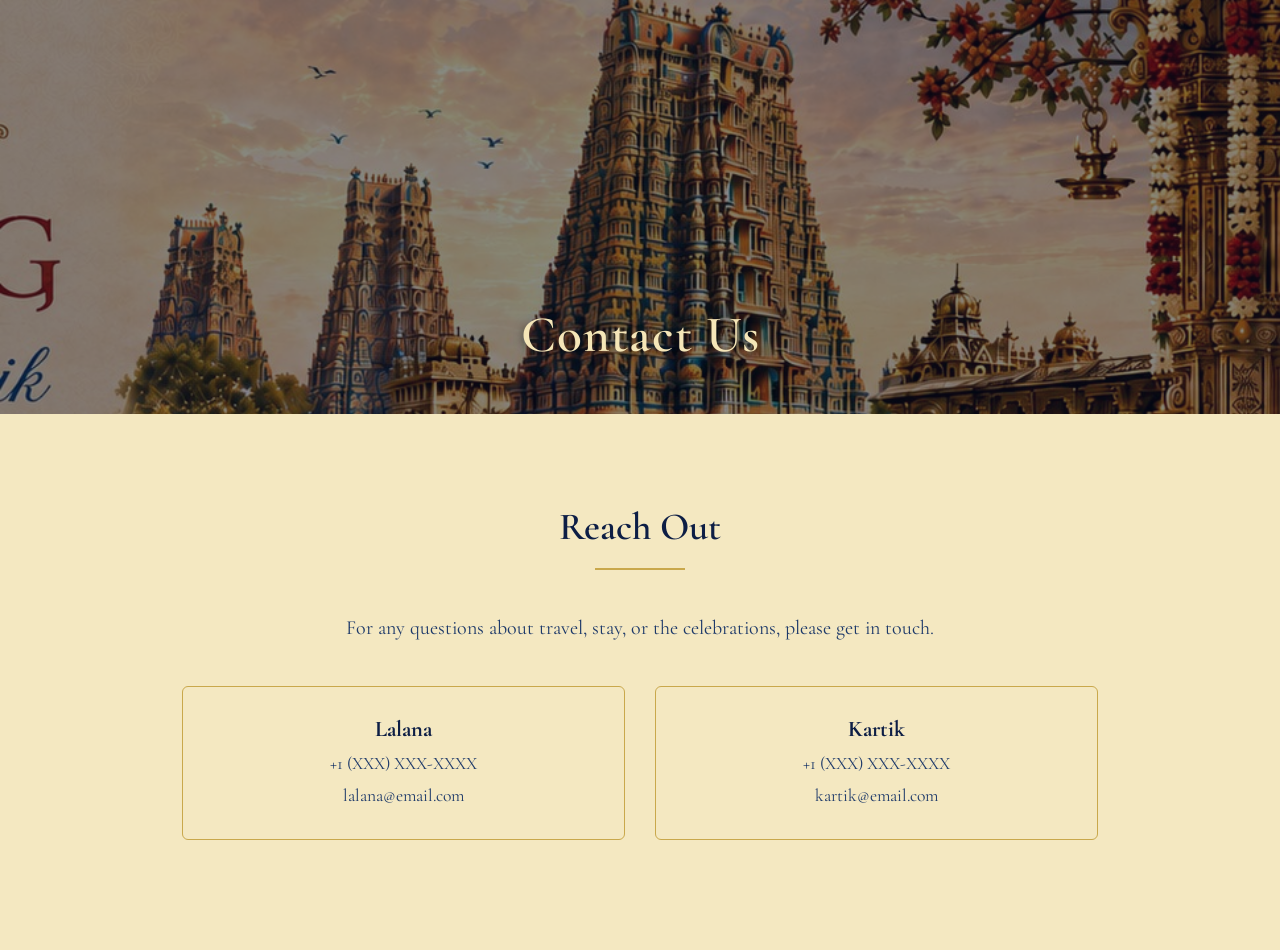
==== commit dd05b3c1: "Add files via upload" ====
--- a/contact.html
+++ b/contact.html
@@ -13,27 +13,7 @@
 
 <div class="site">
 
-  <header class="site-nav">
-    <div class="brand-monogram"><img src="emblem_new.png" alt="L K monogram"></div>
-    <nav>
-      <ul class="nav-links" id="navLinks">
-        <li><a href="index.html#main"><svg class="nav-icon" viewBox="0 0 24 24" width="16" height="16" fill="currentColor"><path d="M10 20v-6h4v6h5v-8h3L12 3 2 12h3v8z"/></svg>Home</a></li>
-        <li class="sep">|</li>
-        <li><a href="our-story.html"><svg class="nav-icon" viewBox="0 0 24 24" width="16" height="16" fill="currentColor"><path d="M12 2C6.48 2 2 6.48 2 12s4.48 10 10 10 10-4.48 10-10S17.52 2 12 2zm-1 14H9V8h2v8zm4 0h-2V8h2v8z"/></svg>Our Story</a></li>
-        <li class="sep">|</li>
-        <li><a href="events.html"><svg class="nav-icon" viewBox="0 0 24 24" width="16" height="16" fill="currentColor"><path d="M12 3L2 9v2h2v8h16V11h2V9L12 3zm0 2.31L18 9H6l6-3.69zM8 11h2v6H8v-6zm3 0h2v6h-2v-6zm3 0h2v6h-2v-6z"/></svg>Events</a></li>
-        <li class="sep">|</li>
-        <li><a href="rsvp.html"><svg class="nav-icon" viewBox="0 0 24 24" width="16" height="16" fill="currentColor"><path d="M20 4H4c-1.1 0-2 .9-2 2v12c0 1.1.9 2 2 2h16c1.1 0 2-.9 2-2V6c0-1.1-.9-2-2-2zm0 4l-8 5-8-5V6l8 5 8-5v2z"/></svg>RSVP</a></li>
-        <li class="sep">|</li>
-        <li><a class="active" href="gift-registry.html"><svg class="nav-icon" viewBox="0 0 24 24" width="16" height="16" fill="currentColor"><path d="M20 6h-2.18c.07-.28.18-.54.18-.83C18 3.42 16.5 2 14.83 2c-.96 0-1.8.5-2.31 1.24L12 4.04l-.52-.8C10.97 2.5 10.13 2 9.17 2 7.5 2 6 3.42 6 5.17c0 .29.11.55.18.83H4c-1.1 0-2 .9-2 2v4h1v7c0 1.1.9 2 2 2h14c1.1 0 2-.9 2-2v-7h1V8c0-1.1-.9-2-2-2zm-5.17-2c.46 0 .83.38.83.83 0 .46-.37.84-.83.84H13v-.05l1.05-1.62H14.83zM9.17 4.67c.46 0 .83.38.83.83 0 .46-.37.84-.83.84H9.95L11 4.72v-.05C10.62 4.22 9.94 4 9.17 4.67zM11 19H7v-7h4v7zm0-9H4V8h7v2zm6 9h-4v-7h4v7zm2-9h-7V8h7v2z"/></svg>Gift Registry</a></li>
-      </ul>
-    </nav>
-    <button class="nav-toggle" id="navToggle" aria-label="Toggle menu">
-      <span></span><span></span><span></span>
-    </button>
-    <span class="nav-rule"></span>
-  </header>
-
+  <div id="site-nav-mount"></div>
   <div id="page-content">
 
   <section class="page-hero subpage">
@@ -59,9 +39,7 @@
 
   </div>
 
-  <footer class="site-footer">
-    With love, Lalana &amp; Kartik &mdash; 27th August 2026
-  </footer>
+  <div id="site-footer-mount"></div>
 </div>
 
 <script src="script.js"></script>
--- a/styles.css
+++ b/styles.css
@@ -362,6 +362,12 @@
 /* Mobile single-scroll container — hidden entirely on desktop;
    shown and populated via JS only within the mobile breakpoint. */
 .mobile-only {
+  display: none;
+}
+
+/* Floating bottom pill nav for the mobile home screen — hidden on
+   desktop, where navigation lives in the hotspot layer instead. */
+.mobile-home-nav {
   display: none;
 }
 
@@ -1305,6 +1311,17 @@
   padding: 28px;
   font-size: 1rem;
   letter-spacing: 0.5px;
+}
+
+/* =========================================================
+   TABLET — nav still uses the full desktop layout above 768px,
+   but the fixed 110px/160px side padding (reserved for the emblem
+   on the left, visual balance on the right) is too wide once the
+   viewport shrinks toward tablet sizes, cramping/wrapping the links.
+========================================================= */
+@media (max-width: 1024px) and (min-width: 769px) {
+  .site-nav { padding: 0 40px 0 100px; }
+  .nav-links a { padding: 6px 10px; font-size: 1.05rem; }
 }
 
 /* =========================================================
@@ -1334,8 +1351,46 @@
     object-position: 18% center;  /* show left parchment+text panel */
   }
   .desktop-hotspots { display: none; }
-  /* Remove floating bottom pill nav — subpages open normally */
-  .mobile-home-nav { display: none; }
+
+  /* Floating bottom pill nav — the only way to reach other pages
+     from the mobile home screen (hotspots are desktop-only). */
+  .mobile-home-nav {
+    display: flex;
+    position: fixed;
+    left: 50%;
+    bottom: 18px;
+    transform: translateX(-50%);
+    z-index: 60;
+    gap: 2px;
+    max-width: calc(100% - 24px);
+    overflow-x: auto;
+    background: rgba(6, 36, 69, 0.92);
+    border: 1px solid var(--gold);
+    border-radius: 999px;
+    padding: 8px 10px;
+    box-shadow: 0 10px 30px rgba(0,0,0,0.4);
+    backdrop-filter: blur(6px);
+    -webkit-backdrop-filter: blur(6px);
+  }
+  .mobile-home-nav a {
+    color: #e8d5a0;
+    font-family: 'Cinzel', serif;
+    font-size: 0.7rem;
+    letter-spacing: 0.03em;
+    text-transform: uppercase;
+    padding: 8px 12px;
+    border-radius: 999px;
+    white-space: nowrap;
+    transition: background 0.2s, color 0.2s;
+  }
+  .mobile-home-nav a.active,
+  .mobile-home-nav a:hover {
+    background: var(--gold);
+    color: var(--maroon);
+  }
+
+  /* Leave room so the floating pill nav never overlaps stitched content */
+  #mobile-pages { padding-bottom: 90px; }
 
   /* ---- MOBILE SINGLE-SCROLL (desktop pattern still works for tabs) ---- */
   .mobile-only { display: block; }
@@ -1418,6 +1473,7 @@
   .event-cards { grid-template-columns: 1fr; gap: 24px; }
   .event-art { aspect-ratio: 16 / 11; }
   .event-card-v2 h3 { font-size: 1.5rem; }
+  .event-desc { font-size: 1rem; }
 
   .story { padding-top: 80px; background-attachment: scroll; }
   .story-block { padding: 38px 0; width: calc(100% - 36px); }
@@ -1440,53 +1496,6 @@
   .finale-copy p { font-size: 1.05rem; }
   .closing-line { font-size: 2rem !important; }
 }
-  .event-desc { font-size: 1rem; }
-
-  .story { padding-top: 130px; background-attachment: scroll; }
-
-  .story-block { padding: 38px 0; width: calc(100% - 36px); }
-
-  .story-grid,
-  .story-block.split,
-  .story-block.split.reverse {
-    grid-template-columns: 1fr;
-    gap: 26px;
-    text-align: center;
-  }
-
-  .story-block.split.reverse .story-photo,
-  .story-block.split .story-photo { order: -1; }
-
-  .story-copy,
-  .finale-copy {
-    padding: 26px 22px;
-    border-radius: 20px;
-  }
-
-  .story-copy .eyebrow,
-  .finale-copy .eyebrow { font-size: 1rem; }
-
-  .story-copy p,
-  .story-block.split .story-copy p,
-  .story-block.intro .story-copy p {
-    max-width: 100%;
-    font-size: 1.05rem;
-  }
-
-  .story-copy h1 { text-align: center; font-size: 2.6rem; }
-  .story-divider { justify-content: center; }
-  .story-divider img { width: 130px; }
-  .script-name { font-size: 3.4rem; }
-
-  .photo-frame.portrait { max-width: 320px; margin: 0 auto; }
-  .photo-frame.wide { aspect-ratio: 4 / 3; }
-
-  .section-ornament img { width: 160px; }
-
-  .finale-copy h2 { font-size: 2.4rem; }
-  .finale-copy p { font-size: 1.05rem; }
-  .closing-line { font-size: 2rem !important; }
-}
 
 /* =========================================================
    EVENTS PAGE UPDATE — STRONGER META + GRAND WEDDING FEATURE
